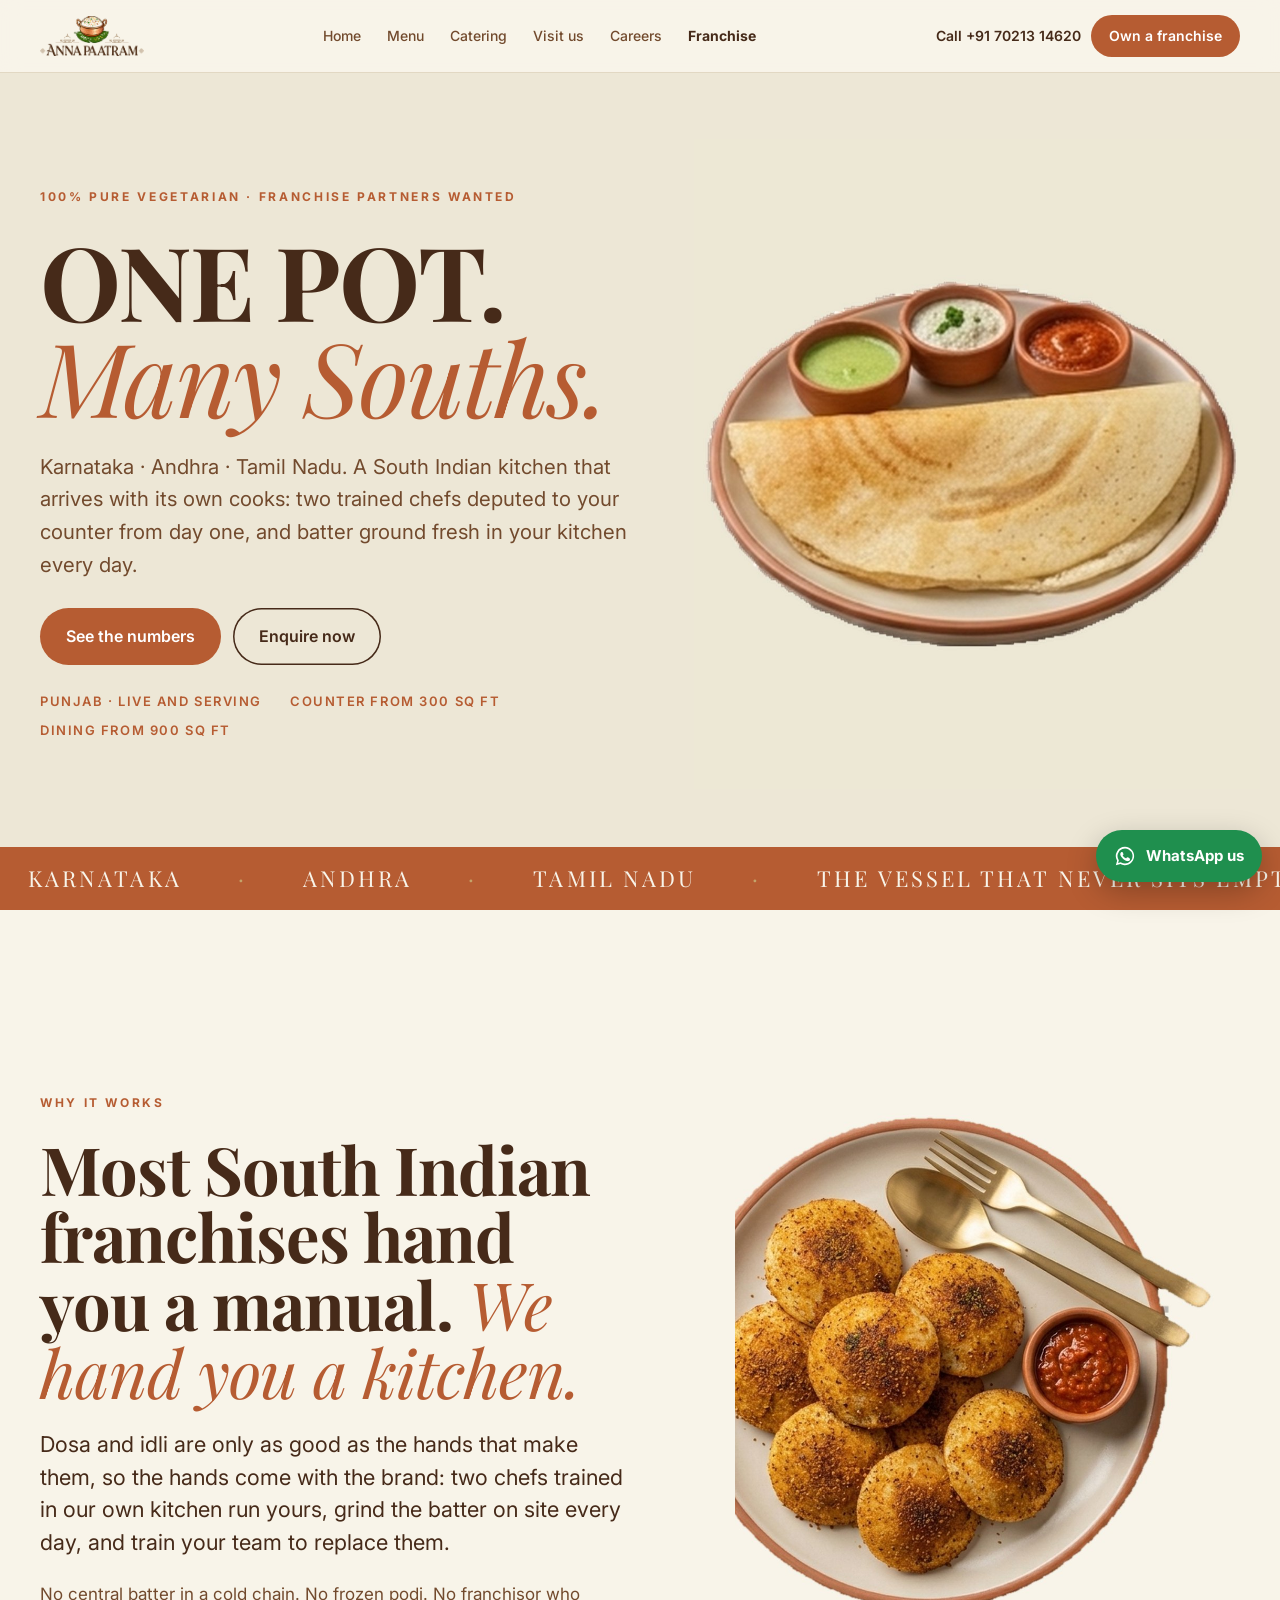
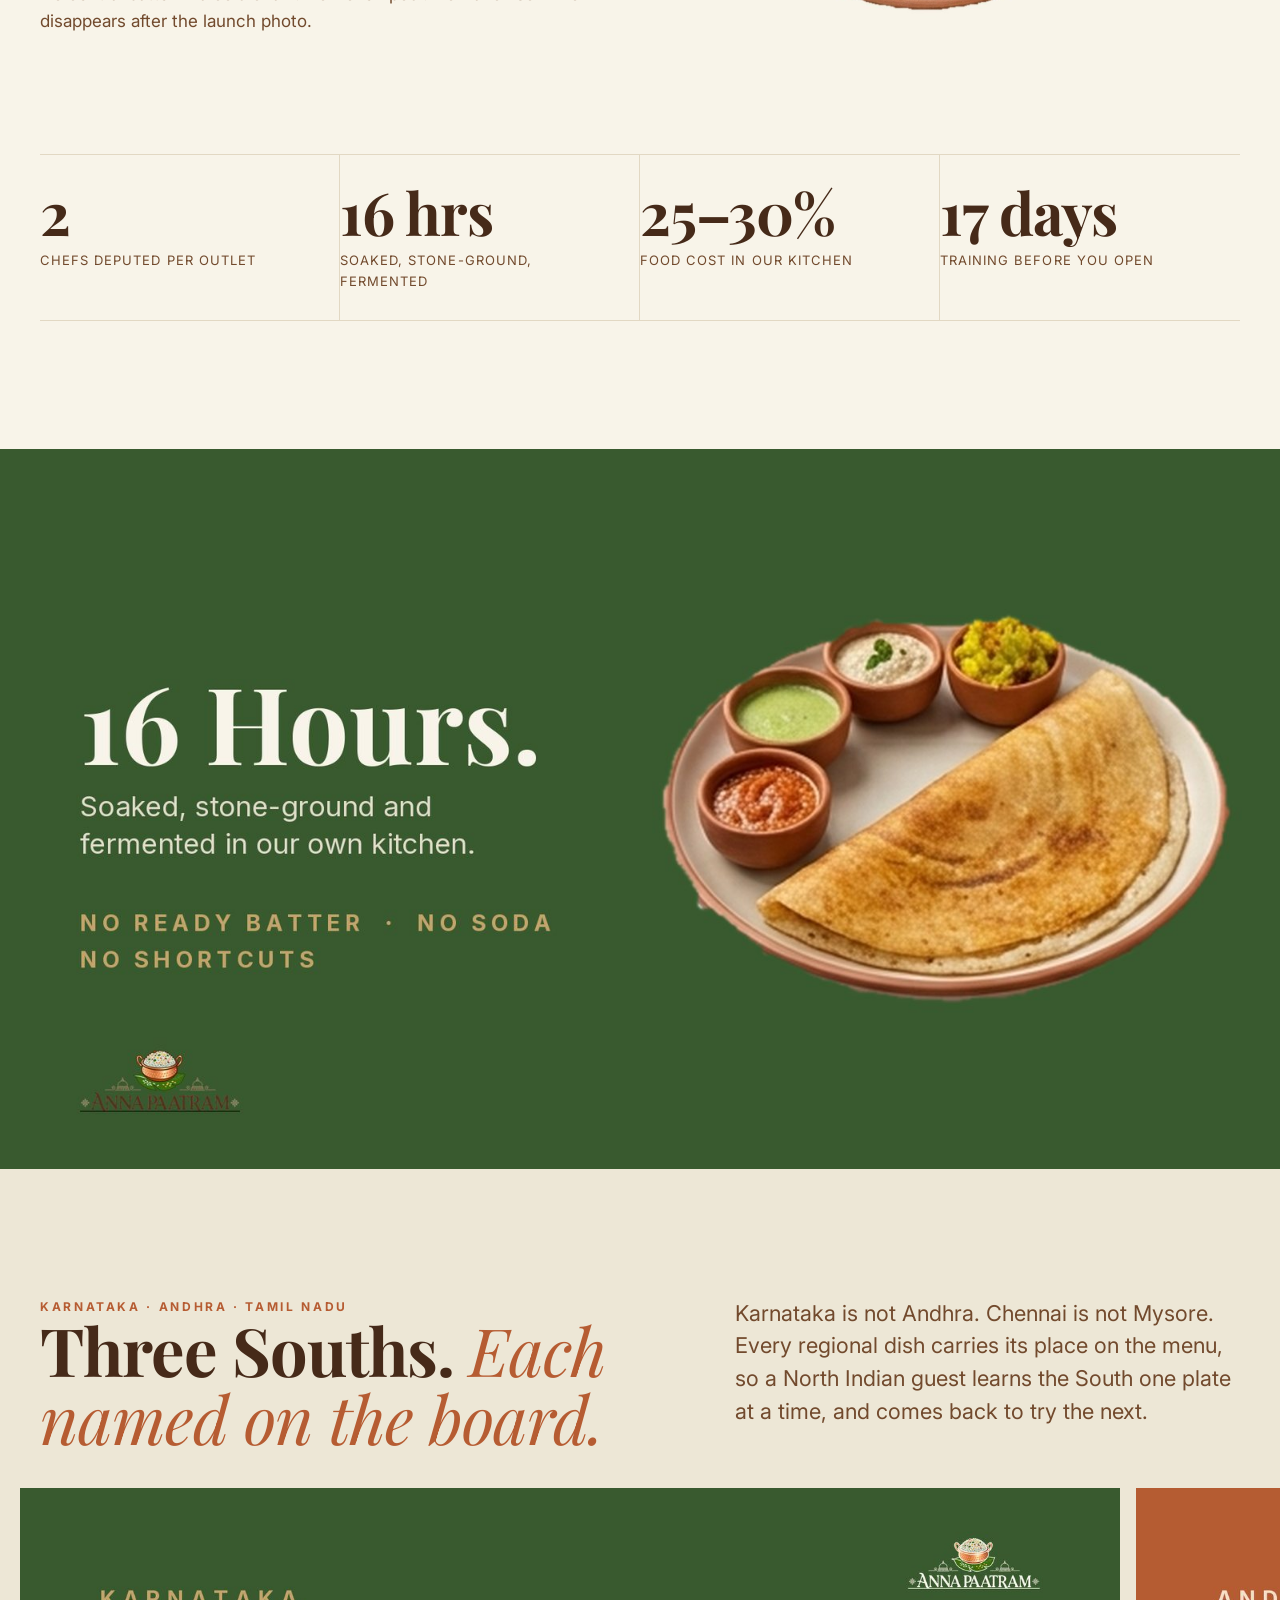
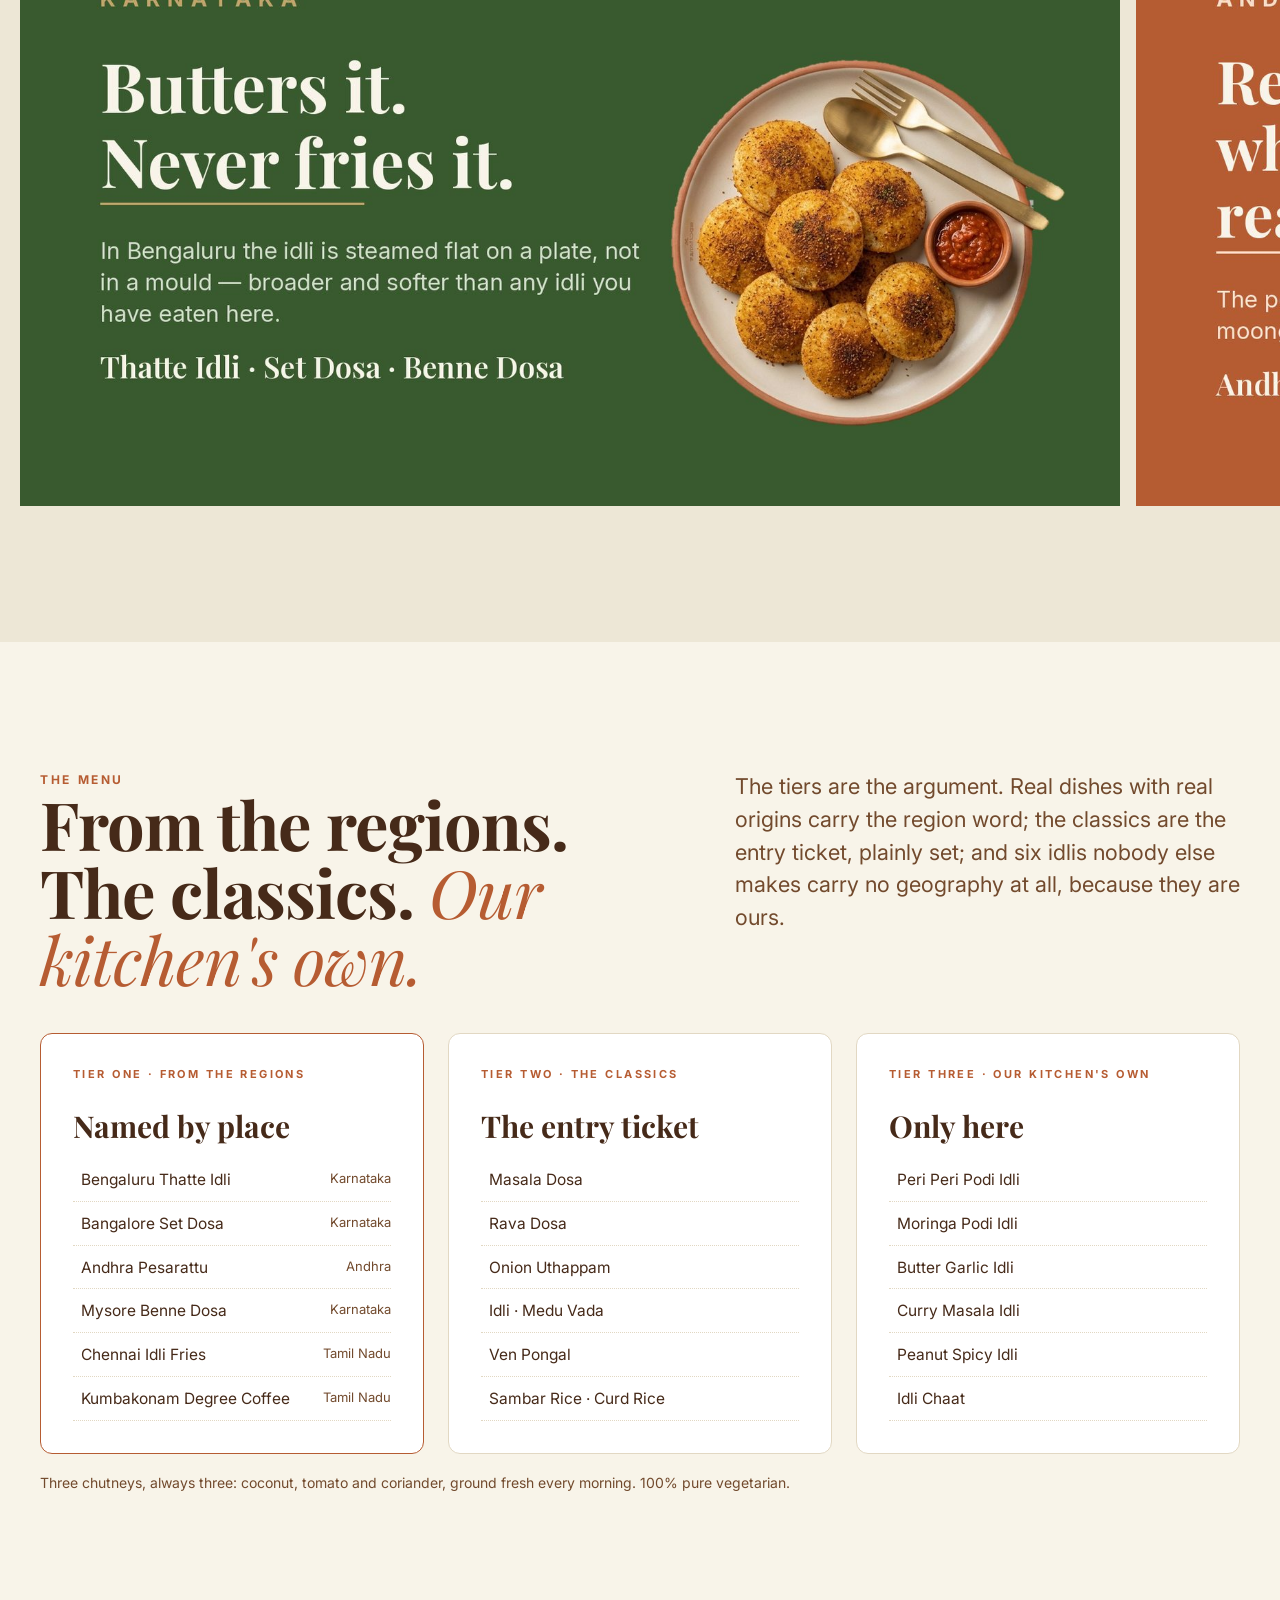
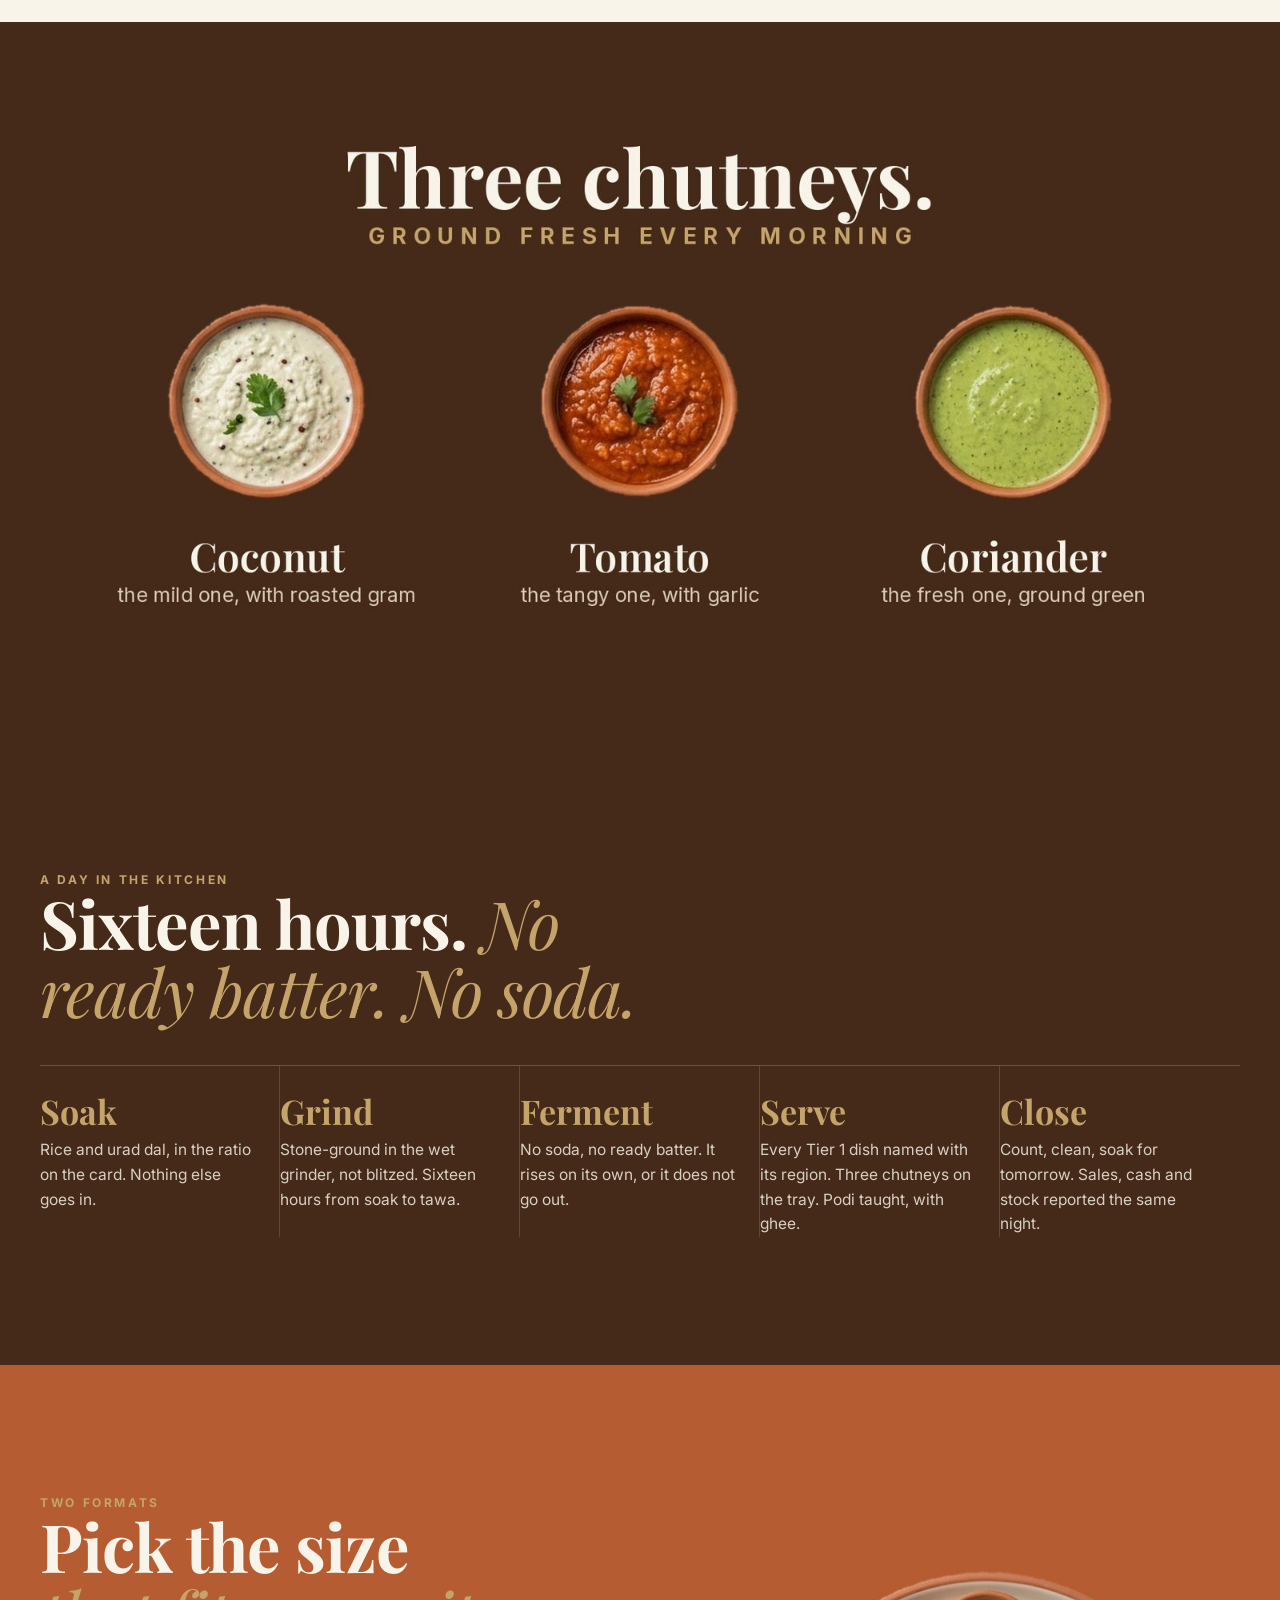
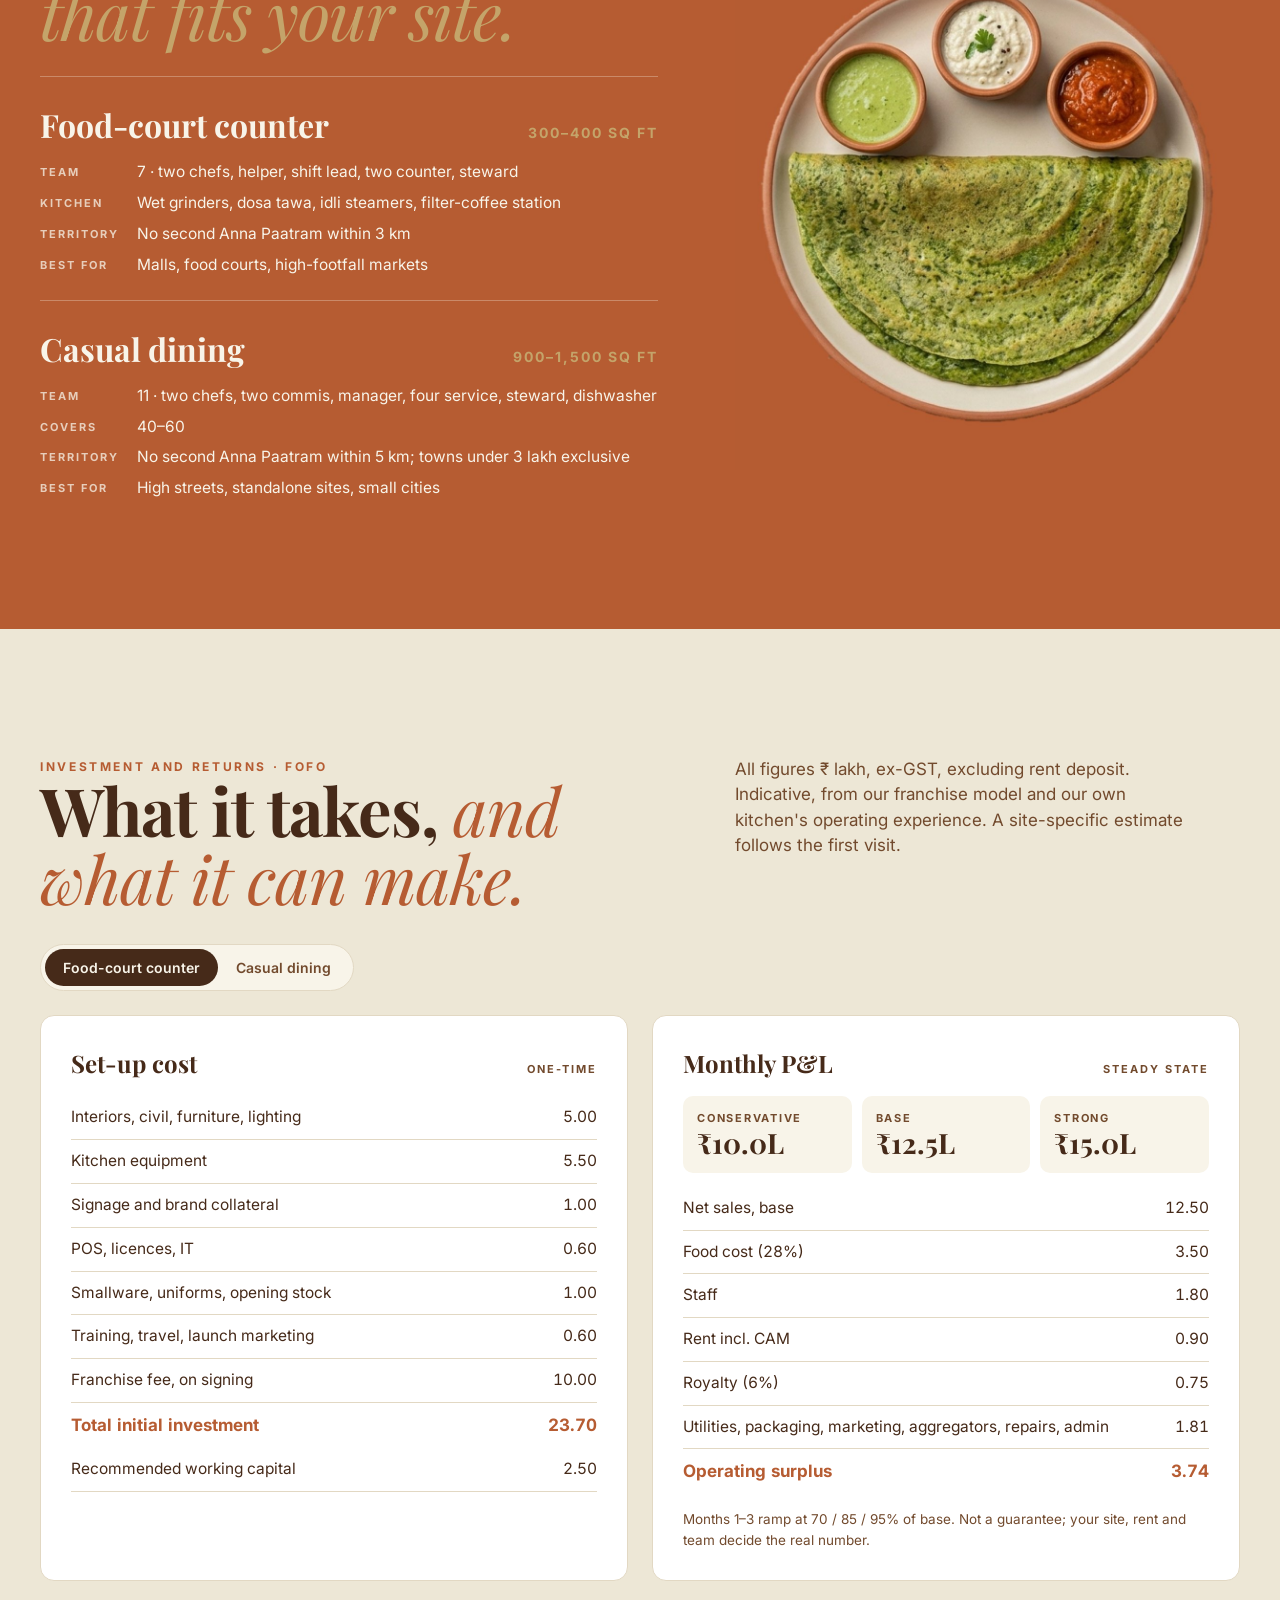
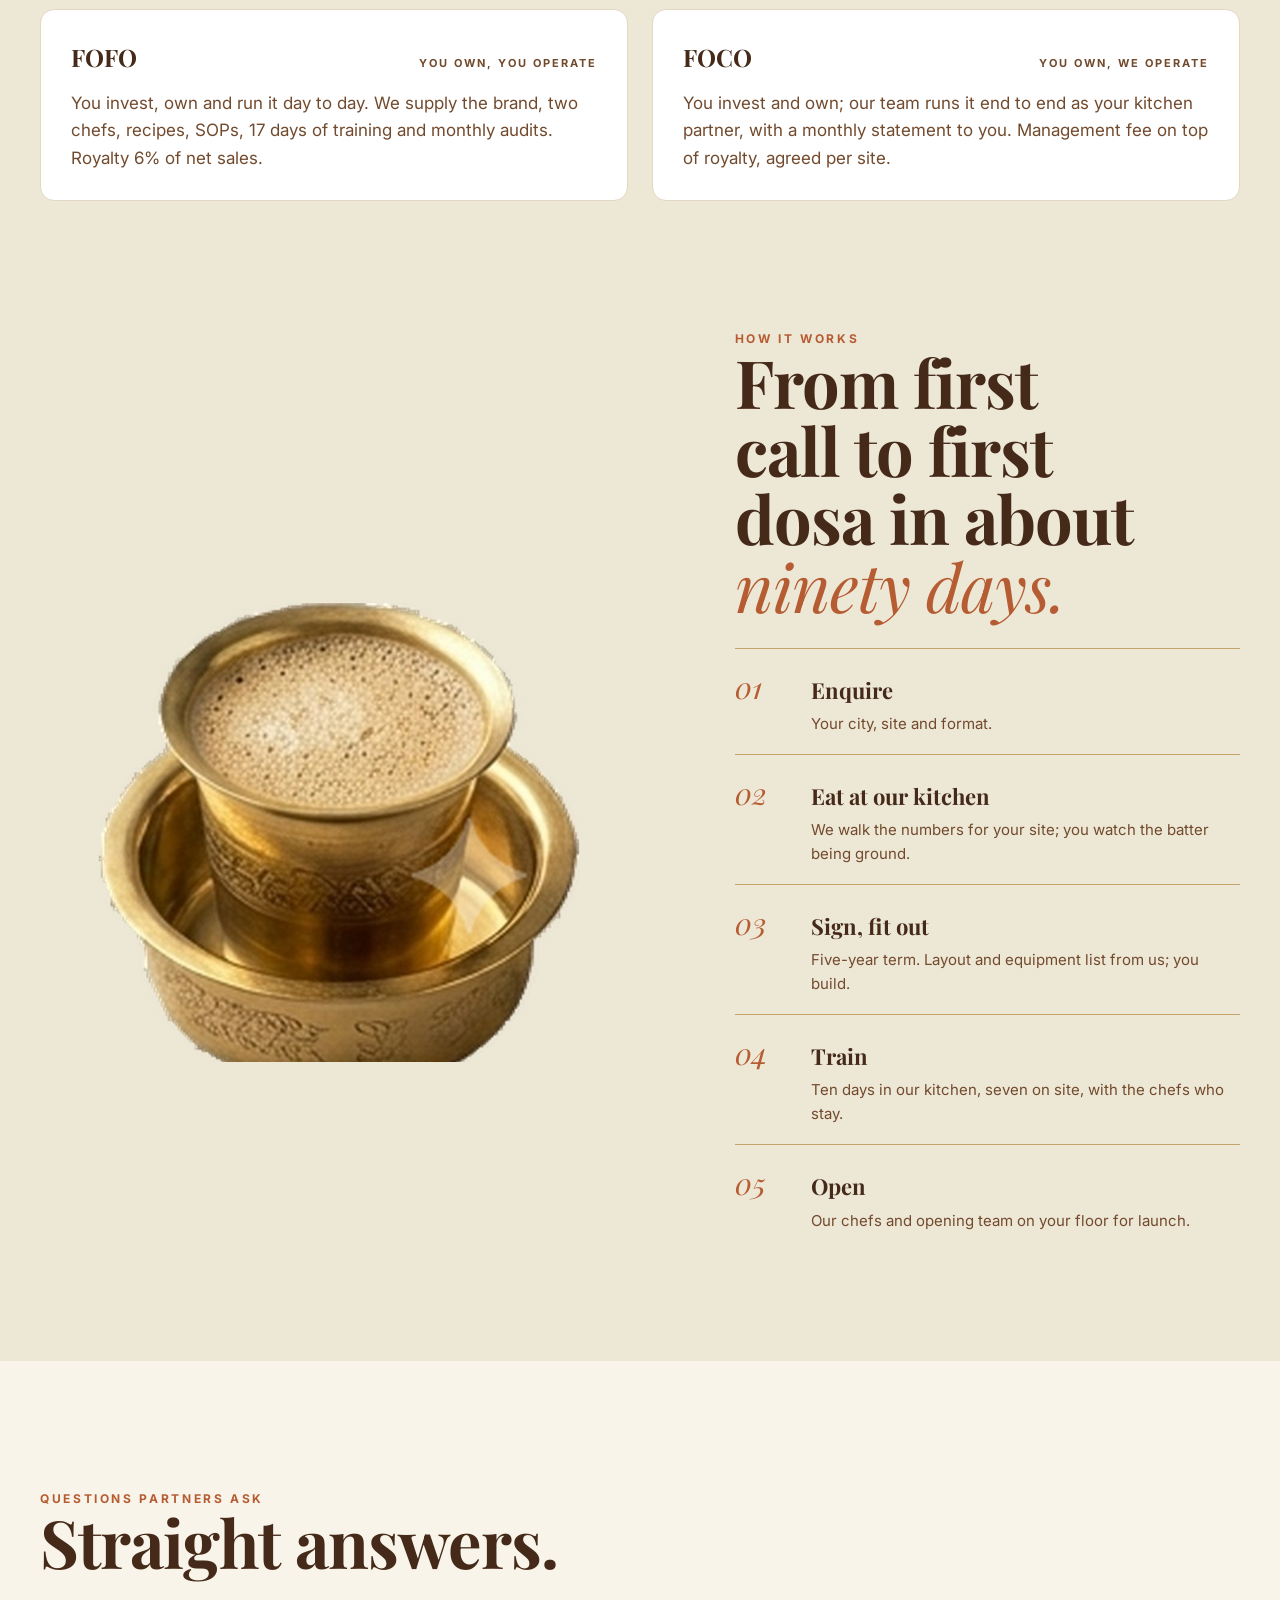
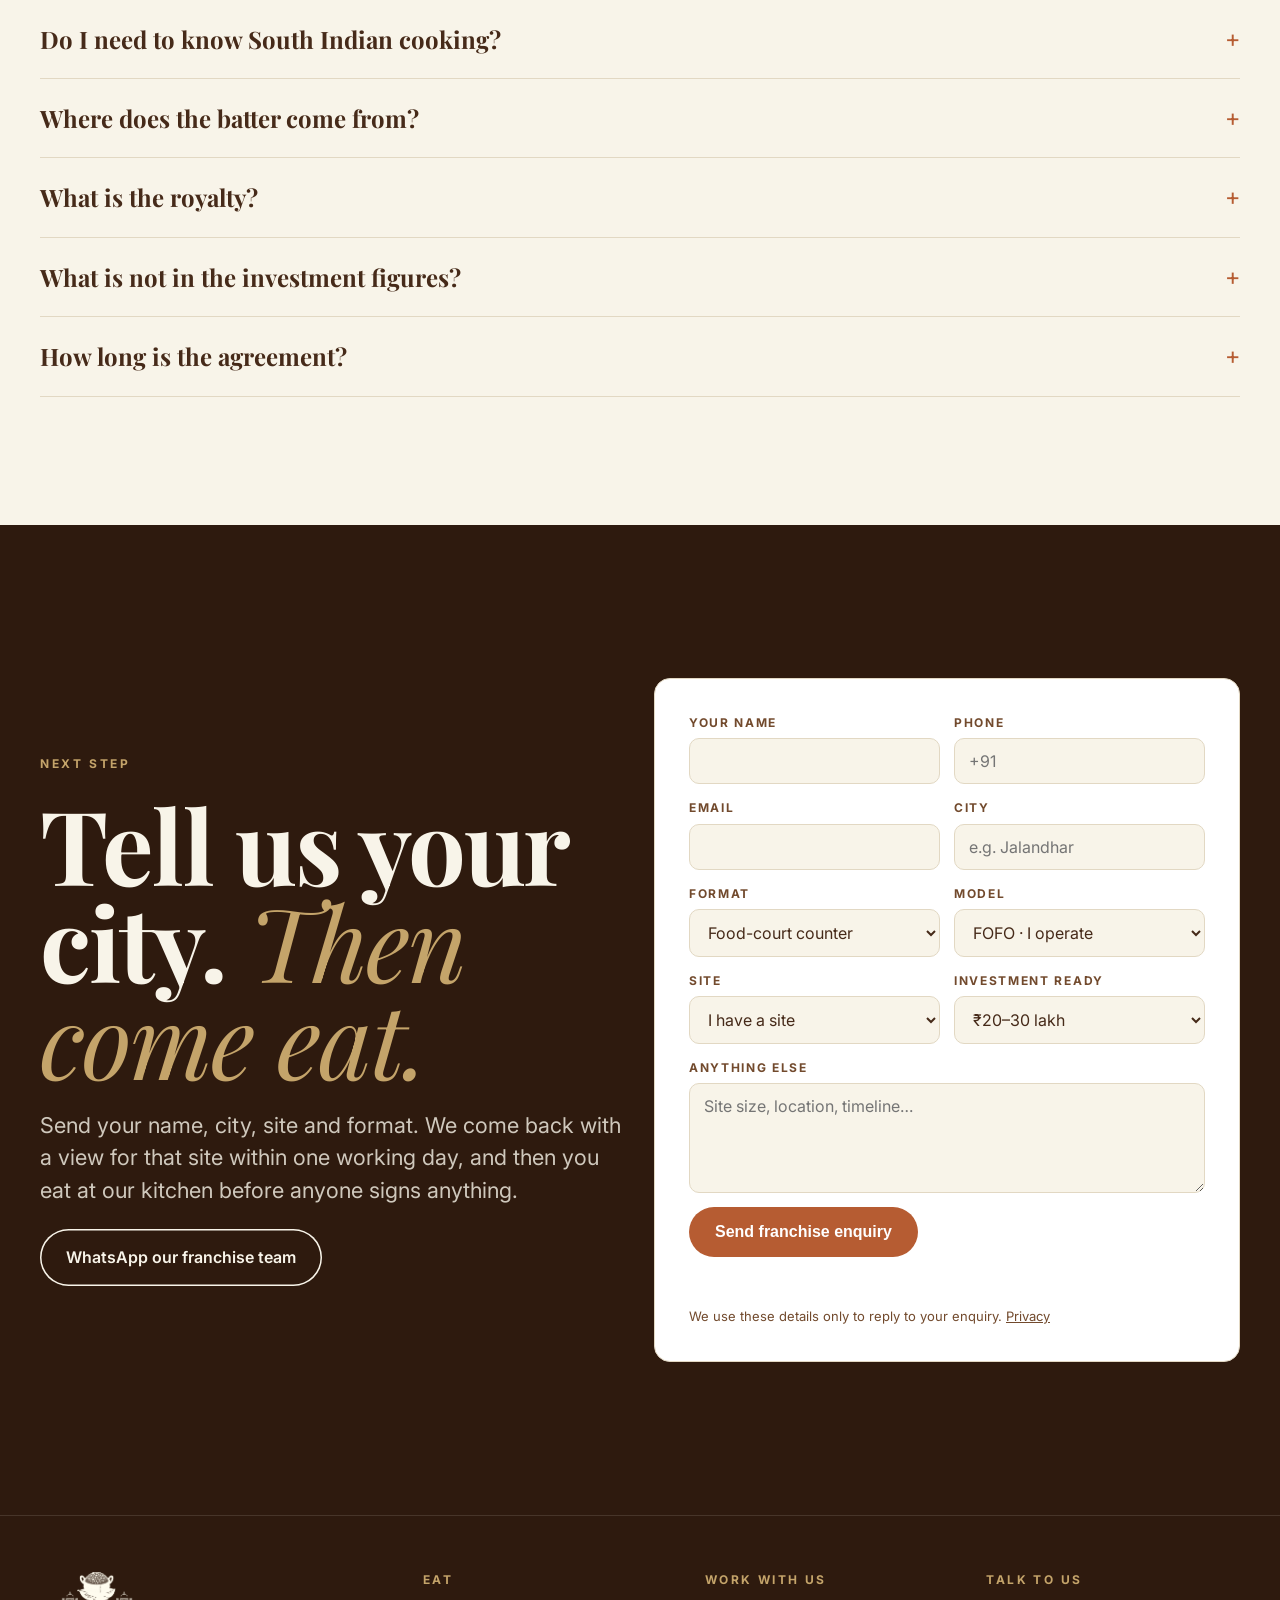
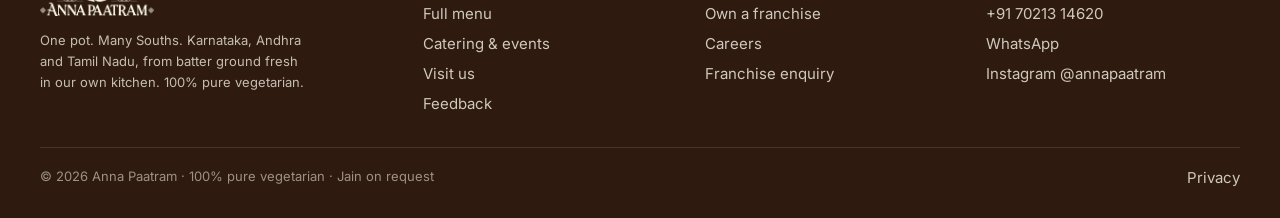
==== franchise.html @ 9cbf8566 "Anna Paatram website Co-Authored-By: Claude Opus 5.5 <noreply@anthropic.com> Claude-Session: https:/" ====
<!DOCTYPE html>
<html lang="en">
<head>
<meta charset="UTF-8">
<meta name="viewport" content="width=device-width, initial-scale=1, viewport-fit=cover">
<title>Anna Paatram Franchise · South Indian Food-Court Counter & Casual Dining</title>
<meta name="description" content="Own an Anna Paatram. Two trained chefs deputed to your counter, batter ground on site daily, 17 days of training. Counter from ₹23.7 lakh, casual dining from ₹42.5 lakh.">
<link rel="canonical" href="https://www.annapaatram.com/franchise.html">
<meta property="og:type" content="website">
<meta property="og:title" content="Anna Paatram Franchise · South Indian Food-Court Counter & Casual Dining">
<meta property="og:description" content="Own an Anna Paatram. Two trained chefs deputed to your counter, batter ground on site daily, 17 days of training. Counter from ₹23.7 lakh, casual dining from ₹42.5 lakh.">
<meta property="og:url" content="https://www.annapaatram.com/franchise.html">
<meta property="og:image" content="https://www.annapaatram.com/img/dosa.jpg">
<meta name="twitter:card" content="summary_large_image">
<meta name="theme-color" content="#462a19">
<link rel="icon" type="image/png" href="img/favicon.png">
<link rel="preconnect" href="https://fonts.googleapis.com"><link rel="preconnect" href="https://fonts.gstatic.com" crossorigin>
<link rel="stylesheet" href="https://fonts.googleapis.com/css2?family=Playfair+Display:ital,wght@0,400;0,500;0,700;0,900;1,400;1,700&family=Inter:wght@400;500;600;700&display=swap">
<link rel="stylesheet" href="assets/site.css">

</head>
<body>
<nav class="nav" aria-label="Main"><div class="wrap">
  <a class="logo" href="index.html"><img src="img/logo.png" alt="Anna Paatram" width="104" height="40"></a>
  <div class="links"><a href="index.html">Home</a><a href="menu.html">Menu</a><a href="index.html#catering">Catering</a><a href="index.html#visit">Visit us</a><a href="index.html#careers">Careers</a><a href="franchise.html" aria-current="page">Franchise</a></div>
  <div class="right">
    <a class="call" href="tel:+917021314620">Call +91 70213 14620</a>
    <a class="btn" href="franchise.html#enquire">Own a franchise</a>
    <button class="menu-toggle" type="button" aria-expanded="false" aria-controls="mlinks">Menu</button>
  </div>
</div>
<div class="mobile-links" id="mlinks"><a href="index.html">Home</a><a href="menu.html">Menu</a><a href="index.html#catering">Catering</a><a href="index.html#visit">Visit us</a><a href="index.html#careers">Careers</a><a href="franchise.html" aria-current="page">Franchise</a><a href="tel:+917021314620">Call +91 70213 14620</a></div>
</nav>
<header class="hero field-cream2" id="top"><div class="wrap">
  <div class="hcopy">
    <p class="eyebrow">100% pure vegetarian · Franchise partners wanted</p>
    <h1>One pot. <em>Many Souths.</em></h1>
    <p class="lede">Karnataka · Andhra · Tamil Nadu. A South Indian kitchen that arrives with its own cooks: two trained chefs deputed to your counter from day one, and batter ground fresh in your kitchen every day.</p>
    <div class="cta"><a class="btn" href="#money">See the numbers</a><a class="btn line" href="#enquire">Enquire now</a></div>
    <p class="meta"><span>Punjab · live and serving</span><span>Counter from 300 sq ft</span><span>Dining from 900 sq ft</span></p>
  </div>
  <div class="plate"><img src="img/dosa.jpg" alt="Masala dosa with three chutneys on a terracotta-rimmed plate" width="1000" height="1149" fetchpriority="high"></div>
</div></header>

<div class="marquee" aria-hidden="true"><div class="track">
  <span>Karnataka</span><span>Andhra</span><span>Tamil Nadu</span><span>The vessel that never sits empty</span><span>Karnataka</span><span>Andhra</span><span>Tamil Nadu</span><span>The vessel that never sits empty</span>
  <span>Karnataka</span><span>Andhra</span><span>Tamil Nadu</span><span>The vessel that never sits empty</span><span>Karnataka</span><span>Andhra</span><span>Tamil Nadu</span><span>The vessel that never sits empty</span>
</div></div>

<section class="chapter field-cream" id="why"><div class="wrap">
  <div class="split">
    <div class="reveal" style="display:grid;gap:22px">
      <p class="eyebrow">Why it works</p>
      <h2 class="h2">Most South Indian franchises hand you a manual. <em>We hand you a kitchen.</em></h2>
      <p class="lead">Dosa and idli are only as good as the hands that make them, so the hands come with the brand: two chefs trained in our own kitchen run yours, grind the batter on site every day, and train your team to replace them.</p>
      <p class="muted">No central batter in a cold chain. No frozen podi. No franchisor who disappears after the launch photo.</p>
    </div>
    <div class="bleed-r reveal"><img src="img/podi.jpg" alt="Mini podi idli with tomato chutney" width="1000" height="1241" loading="lazy"></div>
  </div>
  <div class="proof reveal" style="margin-top:64px">
    <div><b>2</b><small>chefs deputed per outlet</small></div>
    <div><b>16 hrs</b><small>soaked, stone-ground, fermented</small></div>
    <div><b>25–30%</b><small>food cost in our kitchen</small></div>
    <div><b>17 days</b><small>training before you open</small></div>
  </div>
</div></section>

<div class="band"><img src="img/batter.jpg" alt="16 Hours. Soaked, stone-ground and fermented in our own kitchen. No ready batter. No soda. Beside a masala dosa with chutneys." width="1600" height="900" loading="lazy"></div>

<section class="chapter field-cream2" id="regions"><div class="wrap">
  <div class="split top" style="margin-bottom:36px">
    <div><p class="eyebrow">Karnataka · Andhra · Tamil Nadu</p><h2 class="h2">Three Souths. <em>Each named on the board.</em></h2></div>
    <p class="lead muted">Karnataka is not Andhra. Chennai is not Mysore. Every regional dish carries its place on the menu, so a North Indian guest learns the South one plate at a time, and comes back to try the next.</p>
  </div>
</div>
  <div class="regions reveal" aria-label="The three regions">
    <img src="img/karnataka.jpg" alt="Karnataka: Butters it. Never fries it. Thatte Idli, Set Dosa, Benne Dosa." width="1600" height="900" loading="lazy">
    <img src="img/andhra_full.jpg" alt="Andhra: Reaches for green where others reach for red. Andhra Pesarattu, Guntur Podi." width="1600" height="900" loading="lazy">
    <img src="img/tamilnadu.jpg" alt="Tamil Nadu: Takes its coffee as seriously as its food. Kumbakonam Degree Coffee, Chennai Idli Fries." width="1600" height="900" loading="lazy">
  </div>
</section>

<section class="chapter field-cream" id="menu"><div class="wrap">
  <div class="split top" style="margin-bottom:40px">
    <div><p class="eyebrow">The menu</p><h2 class="h2">From the regions. The classics. <em>Our kitchen's own.</em></h2></div>
    <p class="lead muted">The tiers are the argument. Real dishes with real origins carry the region word; the classics are the entry ticket, plainly set; and six idlis nobody else makes carry no geography at all, because they are ours.</p>
  </div>
  <div class="tiers reveal">
    <div class="tier" style="border-color:var(--terracotta)"><span class="reg">Tier one · from the regions</span><h3>Named by place</h3><ul>
      <li><span><i class="veg"></i>Bengaluru Thatte Idli</span><span>Karnataka</span></li>
      <li><span><i class="veg"></i>Bangalore Set Dosa</span><span>Karnataka</span></li>
      <li><span><i class="veg"></i>Andhra Pesarattu</span><span>Andhra</span></li>
      <li><span><i class="veg"></i>Mysore Benne Dosa</span><span>Karnataka</span></li>
      <li><span><i class="veg"></i>Chennai Idli Fries</span><span>Tamil Nadu</span></li>
      <li><span><i class="veg"></i>Kumbakonam Degree Coffee</span><span>Tamil Nadu</span></li>
    </ul></div>
    <div class="tier"><span class="reg">Tier two · the classics</span><h3>The entry ticket</h3><ul>
      <li><span><i class="veg"></i>Masala Dosa</span><span></span></li>
      <li><span><i class="veg"></i>Rava Dosa</span><span></span></li>
      <li><span><i class="veg"></i>Onion Uthappam</span><span></span></li>
      <li><span><i class="veg"></i>Idli · Medu Vada</span><span></span></li>
      <li><span><i class="veg"></i>Ven Pongal</span><span></span></li>
      <li><span><i class="veg"></i>Sambar Rice · Curd Rice</span><span></span></li>
    </ul></div>
    <div class="tier"><span class="reg">Tier three · our kitchen's own</span><h3>Only here</h3><ul>
      <li><span><i class="veg"></i>Peri Peri Podi Idli</span><span></span></li>
      <li><span><i class="veg"></i>Moringa Podi Idli</span><span></span></li>
      <li><span><i class="veg"></i>Butter Garlic Idli</span><span></span></li>
      <li><span><i class="veg"></i>Curry Masala Idli</span><span></span></li>
      <li><span><i class="veg"></i>Peanut Spicy Idli</span><span></span></li>
      <li><span><i class="veg"></i>Idli Chaat</span><span></span></li>
    </ul></div>
  </div>
  <p class="muted" style="margin-top:18px;font-size:14px">Three chutneys, always three: coconut, tomato and coriander, ground fresh every morning. 100% pure vegetarian.</p>
</div></section>

<div class="band brown"><img src="img/chutneys.jpg" alt="Three chutneys, ground fresh every morning: coconut, tomato, coriander" width="1600" height="900" loading="lazy"></div>

<section class="chapter field-brown" id="kitchen"><div class="wrap">
  <p class="eyebrow">A day in the kitchen</p>
  <h2 class="h2" style="margin-bottom:40px">Sixteen hours. <em>No ready batter. No soda.</em></h2>
  <div class="day reveal">
    <div><b>Soak</b><p>Rice and urad dal, in the ratio on the card. Nothing else goes in.</p></div>
    <div><b>Grind</b><p>Stone-ground in the wet grinder, not blitzed. Sixteen hours from soak to tawa.</p></div>
    <div><b>Ferment</b><p>No soda, no ready batter. It rises on its own, or it does not go out.</p></div>
    <div><b>Serve</b><p>Every Tier 1 dish named with its region. Three chutneys on the tray. Podi taught, with ghee.</p></div>
    <div><b>Close</b><p>Count, clean, soak for tomorrow. Sales, cash and stock reported the same night.</p></div>
  </div>
</div></section>

<section class="chapter field-terra" id="formats"><div class="wrap">
  <div class="split">
    <div class="reveal" style="display:grid;gap:28px">
      <div><p class="eyebrow">Two formats</p><h2 class="h2">Pick the size <em>that fits your site.</em></h2></div>
      <div class="fmts">
        <div class="fmt"><h3>Food-court counter <span>300–400 sq ft</span></h3><dl><dt>Team</dt><dd>7 · two chefs, helper, shift lead, two counter, steward</dd><dt>Kitchen</dt><dd>Wet grinders, dosa tawa, idli steamers, filter-coffee station</dd><dt>Territory</dt><dd>No second Anna Paatram within 3 km</dd><dt>Best for</dt><dd>Malls, food courts, high-footfall markets</dd></dl></div>
        <div class="fmt"><h3>Casual dining <span>900–1,500 sq ft</span></h3><dl><dt>Team</dt><dd>11 · two chefs, two commis, manager, four service, steward, dishwasher</dd><dt>Covers</dt><dd>40–60</dd><dt>Territory</dt><dd>No second Anna Paatram within 5 km; towns under 3 lakh exclusive</dd><dt>Best for</dt><dd>High streets, standalone sites, small cities</dd></dl></div>
      </div>
    </div>
    <div class="bleed-r reveal"><img src="img/pesarattu.jpg" alt="Andhra pesarattu with coconut, tomato and coriander chutneys" width="1100" height="1142" loading="lazy"></div>
  </div>
</div></section>

<section class="chapter field-cream2" id="money"><div class="wrap">
  <div class="split top" style="margin-bottom:32px">
    <div><p class="eyebrow">Investment and returns · FOFO</p><h2 class="h2">What it takes, <em>and what it can make.</em></h2></div>
    <p class="muted lead" style="font-size:17px">All figures ₹ lakh, ex-GST, excluding rent deposit. Indicative, from our franchise model and our own kitchen's operating experience. A site-specific estimate follows the first visit.</p>
  </div>
  <div class="switch" role="group" aria-label="Format" style="margin-bottom:24px"><button type="button" id="sw-counter" aria-pressed="true">Food-court counter</button><button type="button" id="sw-dining" aria-pressed="false">Casual dining</button></div>
  <div class="money reveal" id="m-counter">
    <div class="card"><h3>Set-up cost <small>one-time</small></h3><table class="tbl">
      <tr><td>Interiors, civil, furniture, lighting</td><td class="r">5.00</td></tr><tr><td>Kitchen equipment</td><td class="r">5.50</td></tr><tr><td>Signage and brand collateral</td><td class="r">1.00</td></tr><tr><td>POS, licences, IT</td><td class="r">0.60</td></tr><tr><td>Smallware, uniforms, opening stock</td><td class="r">1.00</td></tr><tr><td>Training, travel, launch marketing</td><td class="r">0.60</td></tr><tr><td>Franchise fee, on signing</td><td class="r">10.00</td></tr><tr class="t"><td>Total initial investment</td><td class="r">23.70</td></tr><tr><td>Recommended working capital</td><td class="r">2.50</td></tr>
    </table></div>
    <div class="card"><h3>Monthly P&amp;L <small>steady state</small></h3>
      <div class="kpis"><div class="kpi"><div class="l">Conservative</div><div class="v">₹10.0L</div></div><div class="kpi"><div class="l">Base</div><div class="v">₹12.5L</div></div><div class="kpi"><div class="l">Strong</div><div class="v">₹15.0L</div></div></div>
      <table class="tbl"><tr><td>Net sales, base</td><td class="r">12.50</td></tr><tr><td>Food cost (28%)</td><td class="r">3.50</td></tr><tr><td>Staff</td><td class="r">1.80</td></tr><tr><td>Rent incl. CAM</td><td class="r">0.90</td></tr><tr><td>Royalty (6%)</td><td class="r">0.75</td></tr><tr><td>Utilities, packaging, marketing, aggregators, repairs, admin</td><td class="r">1.81</td></tr><tr class="t"><td>Operating surplus</td><td class="r">3.74</td></tr></table>
      <p class="muted" style="font-size:13.5px">Months 1–3 ramp at 70 / 85 / 95% of base. Not a guarantee; your site, rent and team decide the real number.</p>
    </div>
  </div>
  <div class="money reveal" id="m-dining" hidden>
    <div class="card"><h3>Set-up cost <small>one-time</small></h3><table class="tbl">
      <tr><td>Interiors, civil, furniture, lighting (40–60 covers)</td><td class="r">14.00</td></tr><tr><td>Kitchen equipment</td><td class="r">8.50</td></tr><tr><td>Signage and brand collateral</td><td class="r">1.50</td></tr><tr><td>POS, licences, IT</td><td class="r">0.90</td></tr><tr><td>Smallware, uniforms, opening stock</td><td class="r">1.60</td></tr><tr><td>Training, travel, launch marketing</td><td class="r">1.00</td></tr><tr><td>Franchise fee, on signing</td><td class="r">15.00</td></tr><tr class="t"><td>Total initial investment</td><td class="r">42.50</td></tr><tr><td>Recommended working capital</td><td class="r">4.00</td></tr>
    </table></div>
    <div class="card"><h3>Monthly P&amp;L <small>steady state</small></h3>
      <div class="kpis"><div class="kpi"><div class="l">Conservative</div><div class="v">₹20.0L</div></div><div class="kpi"><div class="l">Base</div><div class="v">₹25.0L</div></div><div class="kpi"><div class="l">Strong</div><div class="v">₹30.0L</div></div></div>
      <table class="tbl"><tr><td>Net sales, base</td><td class="r">25.00</td></tr><tr><td>Food cost (28%)</td><td class="r">7.00</td></tr><tr><td>Staff</td><td class="r">3.00</td></tr><tr><td>Rent incl. CAM</td><td class="r">1.60</td></tr><tr><td>Royalty (6%)</td><td class="r">1.50</td></tr><tr><td>Utilities, packaging, marketing, aggregators, repairs, admin</td><td class="r">4.19</td></tr><tr class="t"><td>Operating surplus</td><td class="r">7.71</td></tr></table>
      <p class="muted" style="font-size:13.5px">Months 1–3 ramp at 70 / 85 / 95% of base. Not a guarantee; your site, rent and team decide the real number.</p>
    </div>
  </div>
  <div class="money" style="margin-top:28px">
    <div class="card"><h3>FOFO <small>you own, you operate</small></h3><p class="muted">You invest, own and run it day to day. We supply the brand, two chefs, recipes, SOPs, 17 days of training and monthly audits. Royalty 6% of net sales.</p></div>
    <div class="card"><h3>FOCO <small>you own, we operate</small></h3><p class="muted">You invest and own; our team runs it end to end as your kitchen partner, with a monthly statement to you. Management fee on top of royalty, agreed per site.</p></div>
  </div>
</div></section>

<section class="chapter field-cream2" id="process" style="padding-top:0"><div class="wrap">
  <div class="split">
    <div class="bleed-l reveal"><img src="img/coffee.jpg" alt="Kumbakonam degree coffee in a brass davara and tumbler" width="800" height="706" loading="lazy"></div>
    <div class="reveal" style="display:grid;gap:28px">
      <div><p class="eyebrow">How it works</p><h2 class="h2">From first call to first dosa in about <em>ninety days.</em></h2></div>
      <div class="steps">
        <div><span><h3>Enquire</h3><p>Your city, site and format.</p></span></div>
        <div><span><h3>Eat at our kitchen</h3><p>We walk the numbers for your site; you watch the batter being ground.</p></span></div>
        <div><span><h3>Sign, fit out</h3><p>Five-year term. Layout and equipment list from us; you build.</p></span></div>
        <div><span><h3>Train</h3><p>Ten days in our kitchen, seven on site, with the chefs who stay.</p></span></div>
        <div><span><h3>Open</h3><p>Our chefs and opening team on your floor for launch.</p></span></div>
      </div>
    </div>
  </div>
</div></section>

<section class="chapter field-cream" id="faq"><div class="wrap">
  <p class="eyebrow">Questions partners ask</p>
  <h2 class="h2" style="margin-bottom:24px">Straight answers.</h2>
  <div class="faq">
    <details><summary>Do I need to know South Indian cooking?</summary><p>No. Two trained chefs are deputed to your kitchen. You run a business: hire, keep the counter clean, bank the cash, read the reports.</p></details>
    <details><summary>Where does the batter come from?</summary><p>Your own kitchen, every day. Rice and urad dal, soaked, stone-ground and fermented sixteen hours on site. No ready batter, no soda, nothing shipped from a central kitchen.</p></details>
    <details><summary>What is the royalty?</summary><p>6% of net sales ex-GST, billed monthly. Under FOCO, a management fee is agreed per site on top.</p></details>
    <details><summary>What is not in the investment figures?</summary><p>Rent deposit, GST (18% on fee and royalty), major civil work, power back-up, and the extra cost of a larger area than the standard formats.</p></details>
    <details><summary>How long is the agreement?</summary><p>Five years, with your territory protected for the term.</p></details>
  </div>
</div></section>

<section class="close field-deep" id="enquire"><div class="wrap">
  <div class="twoup" style="align-items:center">
    <div style="display:grid;gap:22px">
      <p class="eyebrow">Next step</p>
      <h2>Tell us your city. <em>Then come eat.</em></h2>
      <p class="lead" style="color:rgba(248,244,233,.8)">Send your name, city, site and format. We come back with a view for that site within one working day, and then you eat at our kitchen before anyone signs anything.</p>
      <p><a class="btn line" href="https://wa.me/917021314620?text=Hi%2C%20I%20am%20interested%20in%20an%20Anna%20Paatram%20franchise." target="_blank" rel="noopener" style="color:#f8f4e9">WhatsApp our franchise team</a></p>
    </div>
    <form class="form" data-form method="post" novalidate>
      <input type="hidden" name="form_type" value="Franchise enquiry">
      <div class="hp" aria-hidden="true"><label>Website <input name="website" tabindex="-1" autocomplete="off"></label></div>
      <div class="row"><label>Your name<input name="name" required autocomplete="name"></label><label>Phone<input name="phone" type="tel" required autocomplete="tel" placeholder="+91"></label></div>
      <div class="row"><label>Email<input name="email" type="email" autocomplete="email"></label><label>City<input name="city" required placeholder="e.g. Jalandhar"></label></div>
      <div class="row"><label>Format<select name="format"><option>Food-court counter</option><option>Casual dining</option><option>Not sure yet</option></select></label><label>Model<select name="model"><option>FOFO · I operate</option><option>FOCO · you operate</option><option>Not sure yet</option></select></label></div>
      <div class="row"><label>Site<select name="site_status"><option>I have a site</option><option>Looking for a site</option></select></label><label>Investment ready<select name="budget"><option>₹20–30 lakh</option><option>₹30–50 lakh</option><option>₹50 lakh+</option><option>Prefer to discuss</option></select></label></div>
      <label>Anything else<textarea name="message" placeholder="Site size, location, timeline…"></textarea></label>
      <button class="btn" type="submit">Send franchise enquiry</button>
      <p class="status" role="status" aria-live="polite"></p>
      <p class="note">We use these details only to reply to your enquiry. <a href="privacy.html">Privacy</a></p>
    </form>
  </div>
</div></section>

<footer class="foot"><div class="wrap">
  <div><img src="img/logo.png" alt="Anna Paatram" width="114" height="44"><p style="margin-top:14px;max-width:34ch">One pot. Many Souths. Karnataka, Andhra and Tamil Nadu, from batter ground fresh in our own kitchen. 100% pure vegetarian.</p></div>
  <div><h4>Eat</h4><a href="menu.html">Full menu</a><a href="index.html#catering">Catering &amp; events</a><a href="index.html#visit">Visit us</a><a href="index.html#feedback">Feedback</a></div>
  <div><h4>Work with us</h4><a href="franchise.html">Own a franchise</a><a href="index.html#careers">Careers</a><a href="franchise.html#enquire">Franchise enquiry</a></div>
  <div><h4>Talk to us</h4><a href="tel:+917021314620">+91 70213 14620</a><a href="https://wa.me/917021314620?text=Hi%20Anna%20Paatram%2C%20" target="_blank" rel="noopener">WhatsApp</a><a href="https://www.instagram.com/annapaatram" target="_blank" rel="noopener">Instagram @annapaatram</a></div>
  <div class="base"><span>© 2026 Anna Paatram · 100% pure vegetarian · Jain on request</span><a href="privacy.html" style="display:inline;padding:0">Privacy</a></div>
</div></footer>
<a class="wa" href="https://wa.me/917021314620?text=Hi%20Anna%20Paatram%2C%20" target="_blank" rel="noopener" aria-label="Chat with us on WhatsApp"><svg viewBox="0 0 24 24" fill="currentColor" aria-hidden="true"><path d="M12 2a10 10 0 0 0-8.6 15.1L2 22l5-1.3A10 10 0 1 0 12 2Zm0 18.2a8.2 8.2 0 0 1-4.2-1.2l-.3-.2-3 .8.8-2.9-.2-.3A8.2 8.2 0 1 1 12 20.2Zm4.5-6.1c-.2-.1-1.5-.7-1.7-.8-.2-.1-.4-.1-.6.1l-.8 1c-.1.2-.3.2-.5.1a6.7 6.7 0 0 1-3.3-2.9c-.2-.4.2-.4.7-1.3.1-.2 0-.3 0-.4l-.8-1.8c-.2-.5-.4-.4-.6-.4h-.5a1 1 0 0 0-.7.3 3 3 0 0 0-.9 2.2 5.2 5.2 0 0 0 1.1 2.7 11.8 11.8 0 0 0 4.5 4c1.7.7 2.3.8 3.2.6.5-.1 1.5-.6 1.7-1.2.2-.6.2-1.1.2-1.2-.1-.1-.3-.2-.5-.3Z"/></svg><span>WhatsApp us</span></a>
<script src="assets/site.js" defer></script>
</body>
</html>
---- assets/site.css ----
/* Layout: brand photography half-bleed on exact brand fields (the plate crops share the section colour, so they sit on the page, never in a box); locked lines as full-bleed bands; cream chapters for the business. */
  :root {
    --cream: #f8f4e9; --cream-2: #ede7d6; --white: #ffffff; --brown: #462a19; --brown-deep: #2e1a0e; --brown-mid: #724a2d;
    --terracotta: #b65c32; --terracotta-deep: #8f4423; --green: #385a2e; --brass: #c4a46a; --line: #e2d8c3;
    --bg: var(--cream); --fg: var(--brown); --muted: var(--brown-mid); --panel: var(--white);
    --fd: "Playfair Display", Georgia, "Times New Roman", serif;
    --fb: "Inter", "Helvetica Neue", Arial, sans-serif;
  }
  @media (prefers-color-scheme: dark) { :root:not([data-theme="light"]) { --bg: #1a110a; --fg: #f3ecdf; --muted: #cdbba2; --panel: #241810; --line: #3a2a1c; color-scheme: dark; } }
  :root[data-theme="dark"] { --bg: #1a110a; --fg: #f3ecdf; --muted: #cdbba2; --panel: #241810; --line: #3a2a1c; color-scheme: dark; }
  * { box-sizing: border-box; }
  html { scroll-behavior: smooth; }
  body { margin: 0; background: var(--bg); color: var(--fg); font-family: var(--fb); font-size: 17px; line-height: 1.6; overflow-x: hidden; }
  .wrap { max-width: 1240px; margin-inline: auto; padding-left: max(20px, env(safe-area-inset-left, 0px)); padding-right: max(20px, env(safe-area-inset-right, 0px)); }
  h1, h2, h3 { font-family: var(--fd); margin: 0; text-wrap: balance; }
  p { margin: 0; }
  a { color: inherit; }
  img { display: block; max-width: 100%; height: auto; }
  .eyebrow { font-size: 12px; font-weight: 700; letter-spacing: .22em; text-transform: uppercase; color: var(--terracotta); }
  .btn { display: inline-flex; align-items: center; gap: 12px; padding: 16px 26px; border-radius: 999px; background: var(--terracotta); color: #fff; font-weight: 600; text-decoration: none; font-size: 16px; border: 0; cursor: pointer; transition: transform .2s ease, background .2s ease; }
  .btn:hover { transform: translateY(-2px); background: var(--terracotta-deep); }
  .btn.line { background: transparent; color: inherit; box-shadow: inset 0 0 0 1.5px currentColor; }
  .btn.line:hover { background: rgba(0,0,0,.05); }
  a:focus-visible, button:focus-visible, summary:focus-visible { outline: 3px solid var(--brass); outline-offset: 3px; }

  /* brand fields: these sections keep their brand colour in both themes because the photographs are cut on them */
  .field-cream { background: #f8f4e9; color: #462a19; }
  .field-cream2 { background: #ede7d6; color: #462a19; }
  .field-green { background: #385a2e; color: #f8f4e9; }
  .field-terra { background: #b65c32; color: #f8f4e9; }
  .field-brown { background: #462a19; color: #f8f4e9; }
  .field-deep { background: #2e1a0e; color: #f8f4e9; }
  .field-green .eyebrow, .field-terra .eyebrow, .field-brown .eyebrow, .field-deep .eyebrow { color: #c4a46a; }
  .field-green .muted, .field-terra .muted, .field-brown .muted, .field-deep .muted { color: rgba(248,244,233,.8); }
  .field-cream .muted, .field-cream2 .muted { color: #724a2d; }

  /* nav */
  .nav { position: sticky; top: env(safe-area-inset-top, 0px); z-index: 40; background: rgba(248,244,233,.92); backdrop-filter: blur(10px); color: #462a19; border-bottom: 1px solid #e2d8c3; }
  .nav .wrap { display: flex; align-items: center; justify-content: space-between; gap: 16px; height: 72px; }
  .nav .logo img { height: 40px; width: auto; }
  .links { display: flex; gap: 26px; font-size: 14px; font-weight: 500; }
  .links a { text-decoration: none; color: #724a2d; }
  .links a:hover { color: #462a19; }
  .nav .btn { padding: 10px 18px; font-size: 14px; }

  /* hero */
  .hero { position: relative; overflow: hidden; }
  .hero .wrap { min-height: 86vh; display: grid; grid-template-columns: minmax(0, 1.05fr) minmax(0, .95fr); align-items: center; gap: clamp(24px, 4vw, 64px); padding-block: 48px 40px; }
  .hero .hcopy { display: grid; gap: 26px; }
  .hero .logo img { width: min(360px, 70vw); }
  .hero h1 { font-size: clamp(52px, 8vw, 124px); line-height: .94; font-weight: 700; letter-spacing: -.02em; text-transform: uppercase; max-width: 10ch; }
  .hero h1 em { font-style: italic; font-weight: 400; text-transform: none; color: var(--terracotta); }
  .hero .lede { font-size: clamp(18px, 1.6vw, 22px); max-width: 48ch; color: #724a2d; }
  .hero .cta { display: flex; flex-wrap: wrap; gap: 12px; }
  .hero .meta { display: flex; flex-wrap: wrap; gap: 8px 28px; font-size: 13px; letter-spacing: .12em; text-transform: uppercase; color: var(--terracotta); font-weight: 600; }
  .hero .plate { margin-right: calc(-1 * max(20px, env(safe-area-inset-right, 0px))); }
  .hero .plate img { width: 100%; }

  /* marquee */
  .marquee { background: var(--terracotta); color: var(--cream); overflow: hidden; white-space: nowrap; }
  .marquee .track { display: inline-flex; gap: 0; animation: slide 42s linear infinite; padding-block: 14px; }
  .marquee span { font-family: var(--fd); font-size: 22px; letter-spacing: .14em; text-transform: uppercase; padding-inline: 28px; }
  .marquee span::after { content: "·"; margin-left: 56px; color: var(--brass); }
  @keyframes slide { from { transform: translateX(0); } to { transform: translateX(-50%); } }
  @media (prefers-reduced-motion: reduce) { .marquee .track { animation: none; } .btn { transition: none; } .reveal { transition: none; } }

  /* chapters */
  .chapter { padding-block: clamp(72px, 10vw, 140px); }
  .h2 { font-size: clamp(36px, 5.2vw, 76px); line-height: 1.02; font-weight: 700; letter-spacing: -.015em; max-width: 16ch; }
  .h2 em { font-style: italic; font-weight: 400; color: var(--terracotta); }
  .field-green .h2 em, .field-terra .h2 em, .field-brown .h2 em, .field-deep .h2 em { color: #c4a46a; }
  .split { display: grid; grid-template-columns: minmax(0, 1.1fr) minmax(0, .9fr); gap: clamp(32px, 6vw, 96px); align-items: center; }
  .split.top { align-items: start; }
  .lead { font-size: clamp(19px, 1.7vw, 24px); line-height: 1.5; max-width: 42ch; }
  .reveal { opacity: 1; transform: none; transition: transform .7s ease, opacity .7s ease; }
  .reveal.pre { opacity: .001; transform: translateY(28px); }
  .bleed-r { margin-right: calc(-1 * max(20px, env(safe-area-inset-right, 0px))); }
  .bleed-l { margin-left: calc(-1 * max(20px, env(safe-area-inset-left, 0px))); }

  /* full-bleed bands */
  .band { background: #385a2e; }
  .band img { width: 100%; max-height: 90vh; object-fit: cover; }
  .band.brown { background: #462a19; }

  /* proof row */
  .proof { display: grid; grid-template-columns: repeat(4, minmax(0,1fr)); border-top: 1px solid #e2d8c3; border-bottom: 1px solid #e2d8c3; }
  .proof div { padding: 28px 20px 28px 0; border-right: 1px solid #e2d8c3; min-width: 0; }
  .proof div:last-child { border-right: 0; }
  .proof b { display: block; font-family: var(--fd); font-weight: 700; font-size: clamp(40px, 4.6vw, 64px); line-height: 1; letter-spacing: -.02em; }
  .proof small { display: block; margin-top: 8px; font-size: 13px; letter-spacing: .08em; text-transform: uppercase; color: #724a2d; }

  /* regions scroller */
  .regions { display: grid; grid-auto-flow: column; grid-auto-columns: min(88vw, 1100px); gap: 16px; overflow-x: auto; scroll-snap-type: x mandatory; padding: 0 max(20px, env(safe-area-inset-left, 0px)) 8px; scrollbar-width: thin; }
  .regions img { scroll-snap-align: center; width: 100%; aspect-ratio: 16/9; object-fit: cover; }

  /* menu tiers */
  .tiers { display: grid; grid-template-columns: repeat(3, minmax(0,1fr)); gap: 24px; }
  .tier { padding: 32px; border-radius: 12px; background: #fff; border: 1px solid #e2d8c3; display: flex; flex-direction: column; gap: 18px; min-width: 0; color: #462a19; }
  .tier .reg { font-size: 11px; letter-spacing: .22em; text-transform: uppercase; color: var(--terracotta); font-weight: 700; }
  .tier h3 { font-size: 30px; font-weight: 700; }
  .tier ul { list-style: none; margin: 0; padding: 0; display: grid; gap: 10px; }
  .tier li { display: flex; justify-content: space-between; gap: 12px; border-bottom: 1px dotted #e2d8c3; padding-bottom: 8px; font-size: 15.5px; }
  .tier li span:last-child { color: #724a2d; font-size: 13px; white-space: nowrap; }
  .tier .veg { width: 10px; height: 10px; border-radius: 50%; background: var(--green); flex: none; align-self: center; margin-right: 8px; }

  /* day in kitchen */
  .day { display: grid; grid-template-columns: repeat(5, minmax(0,1fr)); gap: 0; border-top: 1px solid rgba(248,244,233,.2); }
  .day div { padding: 28px 24px 0 0; border-right: 1px solid rgba(248,244,233,.14); min-width: 0; }
  .day div:last-child { border-right: 0; }
  .day b { display: block; font-family: var(--fd); font-size: 34px; font-weight: 700; color: var(--brass); line-height: 1; margin-bottom: 10px; }
  .day p { font-size: 15.5px; color: rgba(248,244,233,.82); }

  /* formats & money */
  .fmts { display: grid; gap: 22px; }
  .fmt { border-top: 1px solid rgba(248,244,233,.3); padding-top: 22px; display: grid; gap: 10px; }
  .fmt h3 { font-size: 32px; font-weight: 700; display: flex; justify-content: space-between; gap: 12px; align-items: baseline; flex-wrap: wrap; }
  .fmt h3 span { font: 700 14px var(--fb); letter-spacing: .14em; text-transform: uppercase; color: #c4a46a; }
  .fmt dl { display: grid; grid-template-columns: auto 1fr; gap: 6px 18px; margin: 0; font-size: 15.5px; }
  .fmt dt { font-size: 11px; letter-spacing: .18em; text-transform: uppercase; font-weight: 700; opacity: .75; padding-top: 4px; }
  .fmt dd { margin: 0; }
  .switch { display: inline-flex; border-radius: 999px; padding: 4px; background: #f8f4e9; border: 1px solid #e2d8c3; }
  .switch button { border: 0; background: transparent; padding: 10px 18px; border-radius: 999px; font: 600 14px var(--fb); color: #724a2d; cursor: pointer; }
  .switch button[aria-pressed="true"] { background: #462a19; color: #f8f4e9; }
  .money[hidden] { display: none; }
  .money { display: grid; grid-template-columns: repeat(2, minmax(0,1fr)); gap: 24px; }
  .card { background: #fff; color: #462a19; border: 1px solid #e2d8c3; border-radius: 14px; padding: 28px 30px; min-width: 0; display: flex; flex-direction: column; gap: 14px; }
  .card h3 { font-size: 24px; font-weight: 700; display: flex; justify-content: space-between; gap: 10px; align-items: baseline; }
  .card h3 small { font: 700 11px var(--fb); letter-spacing: .18em; text-transform: uppercase; color: #724a2d; }
  .card .muted { color: #724a2d; }
  .tbl { width: 100%; border-collapse: collapse; font-size: 15.5px; font-variant-numeric: tabular-nums; }
  .tbl td { padding: 9px 0; border-bottom: 1px solid #e2d8c3; }
  .tbl td.r { text-align: right; white-space: nowrap; }
  .tbl tr.t td { font-weight: 700; border-bottom: 0; color: var(--terracotta); font-size: 17px; }
  .kpis { display: grid; grid-template-columns: repeat(3, minmax(0,1fr)); gap: 10px; }
  .kpi { background: #f8f4e9; border-radius: 10px; padding: 14px; }
  .kpi .l { font-size: 11px; letter-spacing: .16em; text-transform: uppercase; color: #724a2d; font-weight: 700; }
  .kpi .v { font-family: var(--fd); font-size: 28px; font-weight: 700; line-height: 1.1; }

  /* steps */
  .steps { counter-reset: s; display: grid; gap: 18px; }
  .steps > div { counter-increment: s; border-top: 1px solid #c4a46a; padding-top: 14px; min-width: 0; display: grid; grid-template-columns: 64px 1fr; gap: 12px; align-items: baseline; }
  .steps > div::before { content: "0" counter(s); font-family: var(--fd); font-style: italic; font-size: 30px; color: var(--terracotta); }
  .steps h3 { font-size: 22px; font-weight: 700; margin-bottom: 4px; }
  .steps p { font-size: 15px; color: #724a2d; }

  /* faq */
  .faq details { border-bottom: 1px solid #e2d8c3; }
  .faq summary { cursor: pointer; list-style: none; display: flex; justify-content: space-between; gap: 16px; padding: 20px 0; font-family: var(--fd); font-size: 24px; font-weight: 700; }
  .faq summary::after { content: "+"; color: var(--terracotta); font-family: var(--fb); font-weight: 400; }
  .faq details[open] summary::after { content: "–"; }
  .faq p { padding-bottom: 22px; color: #724a2d; max-width: 70ch; }

  /* close */
  .close .wrap { padding-block: clamp(80px, 12vw, 160px); display: grid; gap: 28px; }
  .close h2 { font-size: clamp(44px, 8vw, 120px); line-height: .95; letter-spacing: -.02em; font-weight: 700; max-width: 12ch; }
  .close h2 em { font-style: italic; font-weight: 400; color: var(--brass); }
  .addr { display: flex; flex-wrap: wrap; align-items: center; gap: 14px; }
  .addr code { font-family: var(--fb); font-size: 22px; font-weight: 600; user-select: all; }
  .copy { border: 1.5px solid var(--brass); background: transparent; color: var(--brass); border-radius: 999px; padding: 8px 16px; font: 600 13px var(--fb); cursor: pointer; }
  footer { background: #2e1a0e; color: rgba(248,244,233,.6); font-size: 13px; border-top: 1px solid rgba(248,244,233,.12); }
  footer .wrap { display: flex; flex-wrap: wrap; justify-content: space-between; gap: 10px; padding-block: 22px; }

  @media (max-width: 960px) {
    .hero .wrap { grid-template-columns: minmax(0,1fr); min-height: 0; }
    .hero .plate { margin-left: calc(-1 * max(20px, env(safe-area-inset-left, 0px))); }
    .split, .money { grid-template-columns: minmax(0,1fr); }
    .tiers { grid-template-columns: minmax(0,1fr); }
    .day { grid-template-columns: repeat(2, minmax(0,1fr)); }
    .links { display: none; }
    .bleed-r { margin-left: calc(-1 * max(20px, env(safe-area-inset-left, 0px))); }
    .bleed-l { margin-right: calc(-1 * max(20px, env(safe-area-inset-right, 0px))); }
  }
  @media (max-width: 600px) { .proof { grid-template-columns: repeat(2, minmax(0,1fr)); } .proof div:nth-child(2) { border-right: 0; } .day, .kpis { grid-template-columns: minmax(0,1fr); } .day div { border-right: 0; } .nav .btn { display: none; } .steps > div { grid-template-columns: 48px 1fr; } }

  /* ---- site additions: shared across pages ---- */
  .nav .links a[aria-current="page"] { color: #462a19; font-weight: 700; }
  .nav .right { display: flex; align-items: center; gap: 10px; }
  .nav .call { font-size: 14px; font-weight: 600; text-decoration: none; color: #462a19; white-space: nowrap; }
  .menu-toggle { display: none; background: transparent; border: 1.5px solid #462a19; color: #462a19; border-radius: 999px; padding: 8px 14px; font: 600 14px var(--fb); cursor: pointer; }
  .mobile-links { display: none; }
  @media (max-width: 960px) {
    .menu-toggle { display: inline-flex; }
    .nav .call { display: none; }
    .mobile-links { background: #f8f4e9; border-bottom: 1px solid #e2d8c3; }
    .mobile-links.open { display: block; }
    .mobile-links a { display: block; padding: 14px 20px; text-decoration: none; color: #462a19; border-top: 1px solid #e2d8c3; font-weight: 600; }
  }

  /* dishes */
  .dishes { display: grid; grid-template-columns: repeat(3, minmax(0,1fr)); gap: 24px; }
  .dish { background: #fff; border: 1px solid #e2d8c3; border-radius: 14px; overflow: hidden; display: flex; flex-direction: column; color: #462a19; min-width: 0; }
  .dish img { width: 100%; aspect-ratio: 4/3; object-fit: cover; }
  .dish .b { padding: 20px 22px 24px; display: grid; gap: 8px; }
  .dish .reg { font-size: 11px; letter-spacing: .2em; text-transform: uppercase; color: var(--terracotta); font-weight: 700; }
  .dish h3 { font-size: 24px; font-weight: 700; }
  .dish p { font-size: 15px; color: #724a2d; }

  /* jumbo */
  .jumbo { display: grid; grid-template-columns: minmax(0,1fr) auto; gap: 24px 48px; align-items: center; }
  .jumbo .stat { font-family: var(--fd); font-size: clamp(64px, 10vw, 140px); line-height: .9; font-weight: 700; color: #c4a46a; }
  .jumbo .stat small { display: block; font: 700 13px var(--fb); letter-spacing: .2em; text-transform: uppercase; color: rgba(248,244,233,.8); margin-top: 10px; }

  /* forms */
  .form { display: grid; gap: 14px; background: #fff; color: #462a19; border: 1px solid #e2d8c3; border-radius: 16px; padding: clamp(22px, 3vw, 34px); }
  .form .row { display: grid; grid-template-columns: repeat(2, minmax(0,1fr)); gap: 14px; }
  .form label { display: grid; gap: 6px; font-size: 12px; letter-spacing: .14em; text-transform: uppercase; font-weight: 700; color: #724a2d; min-width: 0; }
  .form input, .form select, .form textarea { font: 400 16px var(--fb); color: #462a19; background: #f8f4e9; border: 1px solid #e2d8c3; border-radius: 10px; padding: 12px 14px; width: 100%; min-width: 0; letter-spacing: normal; text-transform: none; }
  .form textarea { min-height: 110px; resize: vertical; }
  .form input:focus, .form select:focus, .form textarea:focus { outline: 2px solid #c4a46a; outline-offset: 1px; }
  .form .hp { position: absolute; left: -9999px; width: 1px; height: 1px; overflow: hidden; }
  .form .note { font-size: 13px; color: #724a2d; }
  .form .status { font-size: 15px; font-weight: 600; min-height: 1.4em; }
  .form .status.ok { color: #385a2e; }
  .form .status.err { color: #8f4423; }
  .form .btn { justify-self: start; }
  .stars { display: flex; gap: 6px; flex-direction: row-reverse; justify-content: flex-end; }
  .stars input { position: absolute; opacity: 0; width: 1px; height: 1px; }
  .stars label { font-size: 30px; letter-spacing: 0; color: #e2d8c3; cursor: pointer; text-transform: none; }
  .stars input:checked ~ label, .stars label:hover, .stars label:hover ~ label { color: #c4a46a; }
  .stars input:focus-visible + label { outline: 2px solid #c4a46a; border-radius: 4px; }

  /* gallery */
  .gallery { display: grid; grid-template-columns: repeat(3, minmax(0,1fr)); gap: 12px; }
  .gallery img { width: 100%; height: 100%; aspect-ratio: 1/1; object-fit: cover; border-radius: 10px; }
  .gallery .wide { grid-column: span 2; }
  .gallery .wide img { aspect-ratio: 2/1; }

  /* visit */
  .visit { display: grid; grid-template-columns: minmax(0,.9fr) minmax(0,1.1fr); gap: 32px; align-items: stretch; }
  .visit .map { border-radius: 16px; overflow: hidden; border: 1px solid #e2d8c3; min-height: 360px; background: #ede7d6; }
  .visit iframe { width: 100%; height: 100%; min-height: 360px; border: 0; display: block; }
  .visit .info { display: grid; gap: 18px; align-content: start; }
  .visit .info .actions { display: flex; flex-wrap: wrap; gap: 10px; }
  .visit dl { display: grid; grid-template-columns: auto 1fr; gap: 10px 18px; margin: 0; }
  .visit dt { font-size: 11px; letter-spacing: .2em; text-transform: uppercase; font-weight: 700; color: var(--terracotta); padding-top: 4px; }
  .visit dd { margin: 0; }

  /* two-up forms section */
  .twoup { display: grid; grid-template-columns: repeat(2, minmax(0,1fr)); gap: 28px; align-items: start; }

  /* franchise teaser */
  .teaser .wrap { display: grid; grid-template-columns: minmax(0,1fr) auto; gap: 24px; align-items: center; padding-block: clamp(56px, 8vw, 96px); }
  .teaser h2 { font-size: clamp(32px, 4.6vw, 60px); line-height: 1.02; font-weight: 700; max-width: 18ch; }
  .teaser h2 em { font-style: italic; font-weight: 400; color: #c4a46a; }

  /* footer */
  .foot { background: #2e1a0e; color: rgba(248,244,233,.75); }
  .foot .wrap { display: grid; grid-template-columns: 1.4fr 1fr 1fr 1fr; gap: 28px; padding-block: 56px 28px; }
  .foot img { height: 44px; width: auto; filter: brightness(0) invert(.95) sepia(.2); }
  .foot h4 { font: 700 12px var(--fb); letter-spacing: .2em; text-transform: uppercase; color: #c4a46a; margin: 0 0 12px; }
  .foot a { display: block; text-decoration: none; color: rgba(248,244,233,.8); padding: 3px 0; font-size: 15px; }
  .foot a:hover { color: #fff; }
  .foot .base { grid-column: 1 / -1; border-top: 1px solid rgba(248,244,233,.12); padding-top: 18px; display: flex; flex-wrap: wrap; justify-content: space-between; gap: 10px; font-size: 13px; color: rgba(248,244,233,.55); }

  /* floating whatsapp */
  .wa { position: fixed; right: max(18px, env(safe-area-inset-right, 0px)); bottom: max(18px, env(safe-area-inset-bottom, 0px)); z-index: 60; display: inline-flex; align-items: center; gap: 10px; background: #1f8f4e; color: #fff; text-decoration: none; font-weight: 700; font-size: 15px; padding: 14px 18px; border-radius: 999px; box-shadow: 0 10px 30px rgba(0,0,0,.25); }
  .wa svg { width: 22px; height: 22px; }
  .wa:hover { background: #18773f; }

  /* menu page */
  .menu-nav { position: sticky; top: calc(72px + env(safe-area-inset-top, 0px)); z-index: 30; background: #ede7d6; border-bottom: 1px solid #e2d8c3; overflow-x: auto; white-space: nowrap; }
  .menu-nav .wrap { display: flex; gap: 8px; padding-block: 10px; }
  .menu-nav a { display: inline-block; padding: 8px 14px; border-radius: 999px; text-decoration: none; font-size: 14px; font-weight: 600; color: #724a2d; background: #f8f4e9; border: 1px solid #e2d8c3; }
  .menu-nav a:hover { color: #462a19; border-color: #c4a46a; }
  .mgroup { padding-block: clamp(48px, 7vw, 88px); border-bottom: 1px solid #e2d8c3; scroll-margin-top: 140px; }
  .mgroup .head { display: grid; gap: 10px; margin-bottom: 28px; }
  .mgroup .head h2 { font-size: clamp(32px, 4.4vw, 56px); line-height: 1.04; font-weight: 700; }
  .mgroup .head h2 em { font-style: italic; font-weight: 400; color: var(--terracotta); }
  .mgroup .head p { color: #724a2d; max-width: 70ch; }
  .msub { font: 700 12px var(--fb); letter-spacing: .2em; text-transform: uppercase; color: var(--terracotta); margin: 26px 0 8px; grid-column: 1 / -1; }
  .mlist { display: grid; grid-template-columns: repeat(2, minmax(0,1fr)); gap: 0 48px; }
  .mitem { padding: 14px 0; border-bottom: 1px dotted #e2d8c3; min-width: 0; }
  .mitem b { display: flex; align-items: center; gap: 8px; font-family: var(--fd); font-size: 20px; }
  .mitem b .veg { width: 10px; height: 10px; border-radius: 50%; background: var(--green); flex: none; }
  .mitem b small { font: 700 10px var(--fb); letter-spacing: .14em; text-transform: uppercase; color: #fff; background: var(--terracotta); padding: 3px 7px; border-radius: 999px; }
  .mitem p { font-size: 15px; color: #724a2d; margin-top: 4px; }
  .callout { background: #462a19; color: #f8f4e9; border-radius: 14px; padding: 24px 26px; margin-top: 28px; display: grid; gap: 8px; }
  .callout h3 { font-size: 22px; color: #c4a46a; }
  .callout p { color: rgba(248,244,233,.85); font-size: 15.5px; }

  /* policy page */
  .policy { max-width: 820px; }
  .policy h2 { font-size: 26px; margin: 34px 0 10px; }
  .policy p, .policy li { color: #724a2d; }

  @media (max-width: 960px) {
    .dishes, .twoup, .visit, .jumbo, .teaser .wrap { grid-template-columns: minmax(0,1fr); }
    .gallery { grid-template-columns: repeat(2, minmax(0,1fr)); }
    .foot .wrap { grid-template-columns: repeat(2, minmax(0,1fr)); }
    .mlist { grid-template-columns: minmax(0,1fr); }
  }
  @media (max-width: 600px) {
    .form .row { grid-template-columns: minmax(0,1fr); }
    .wa span { display: none; }
    .wa { padding: 14px; }
    .foot .wrap { grid-template-columns: minmax(0,1fr); }
  }
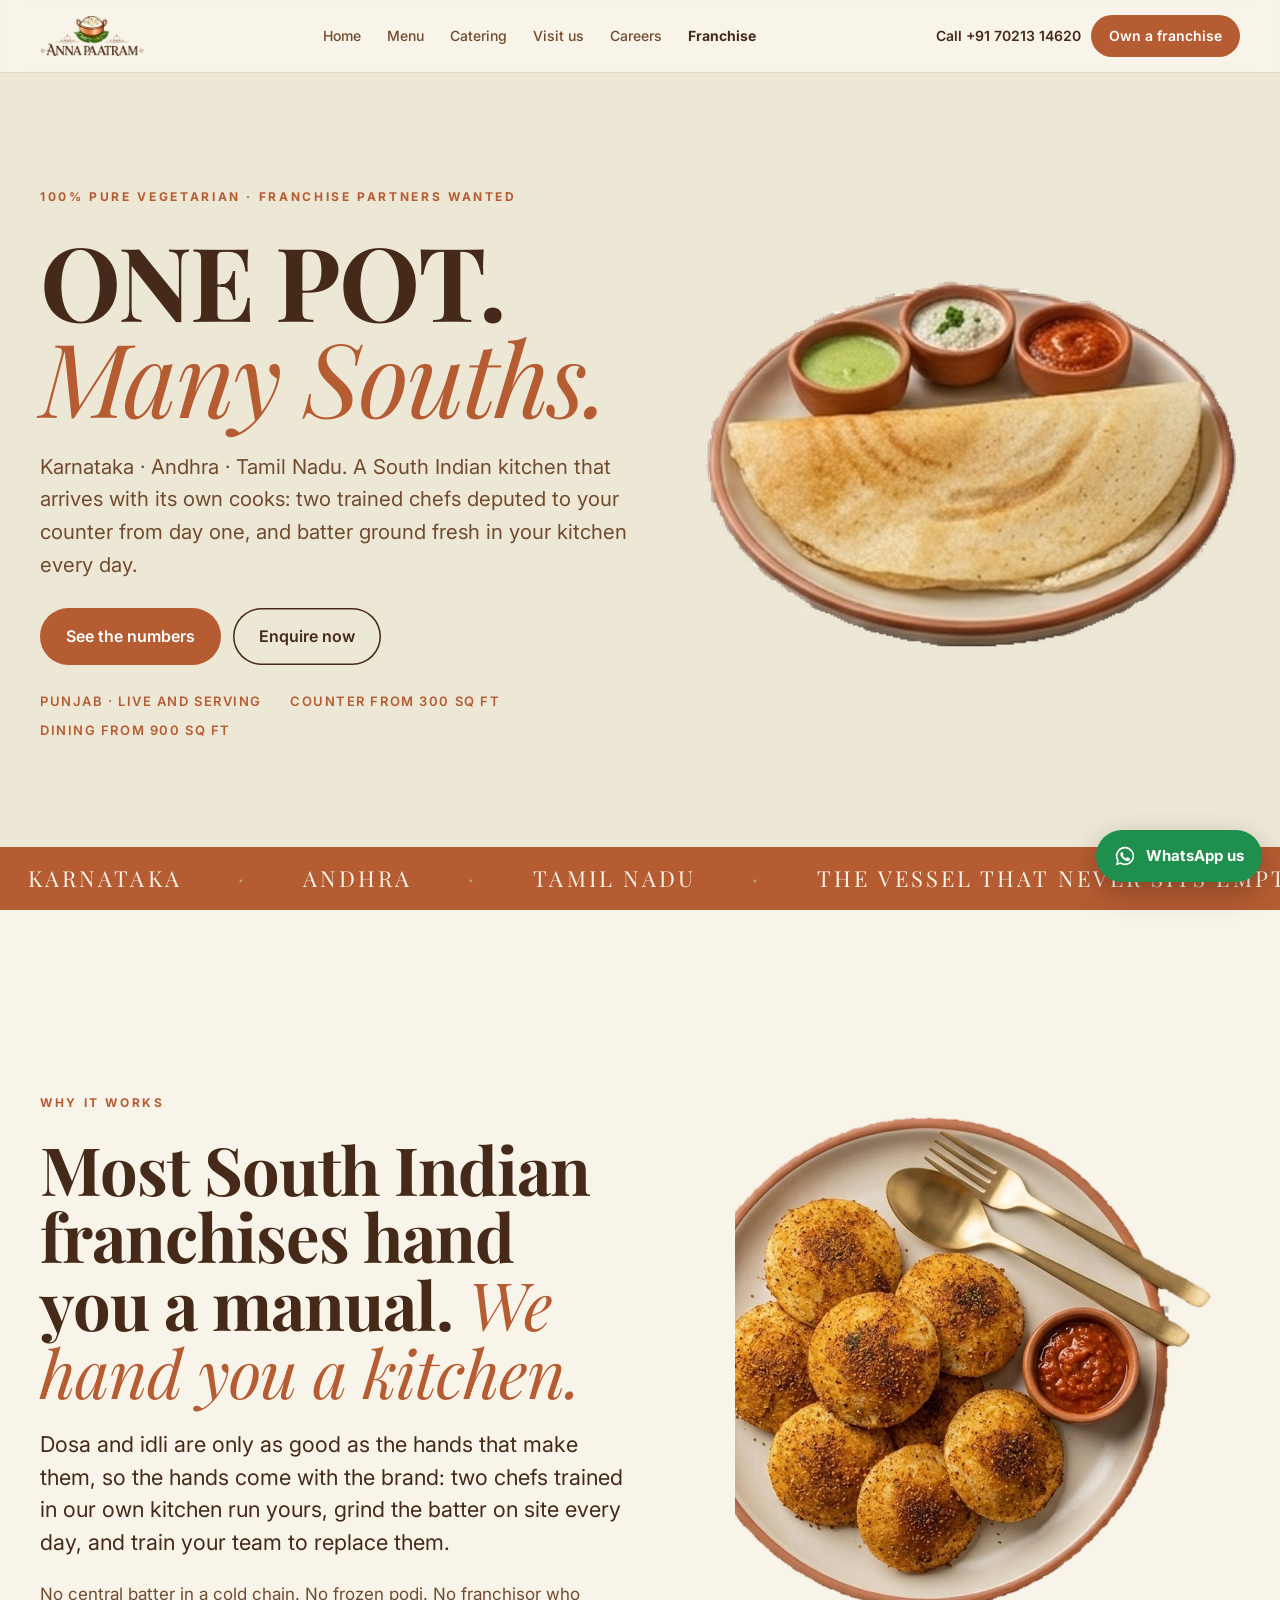
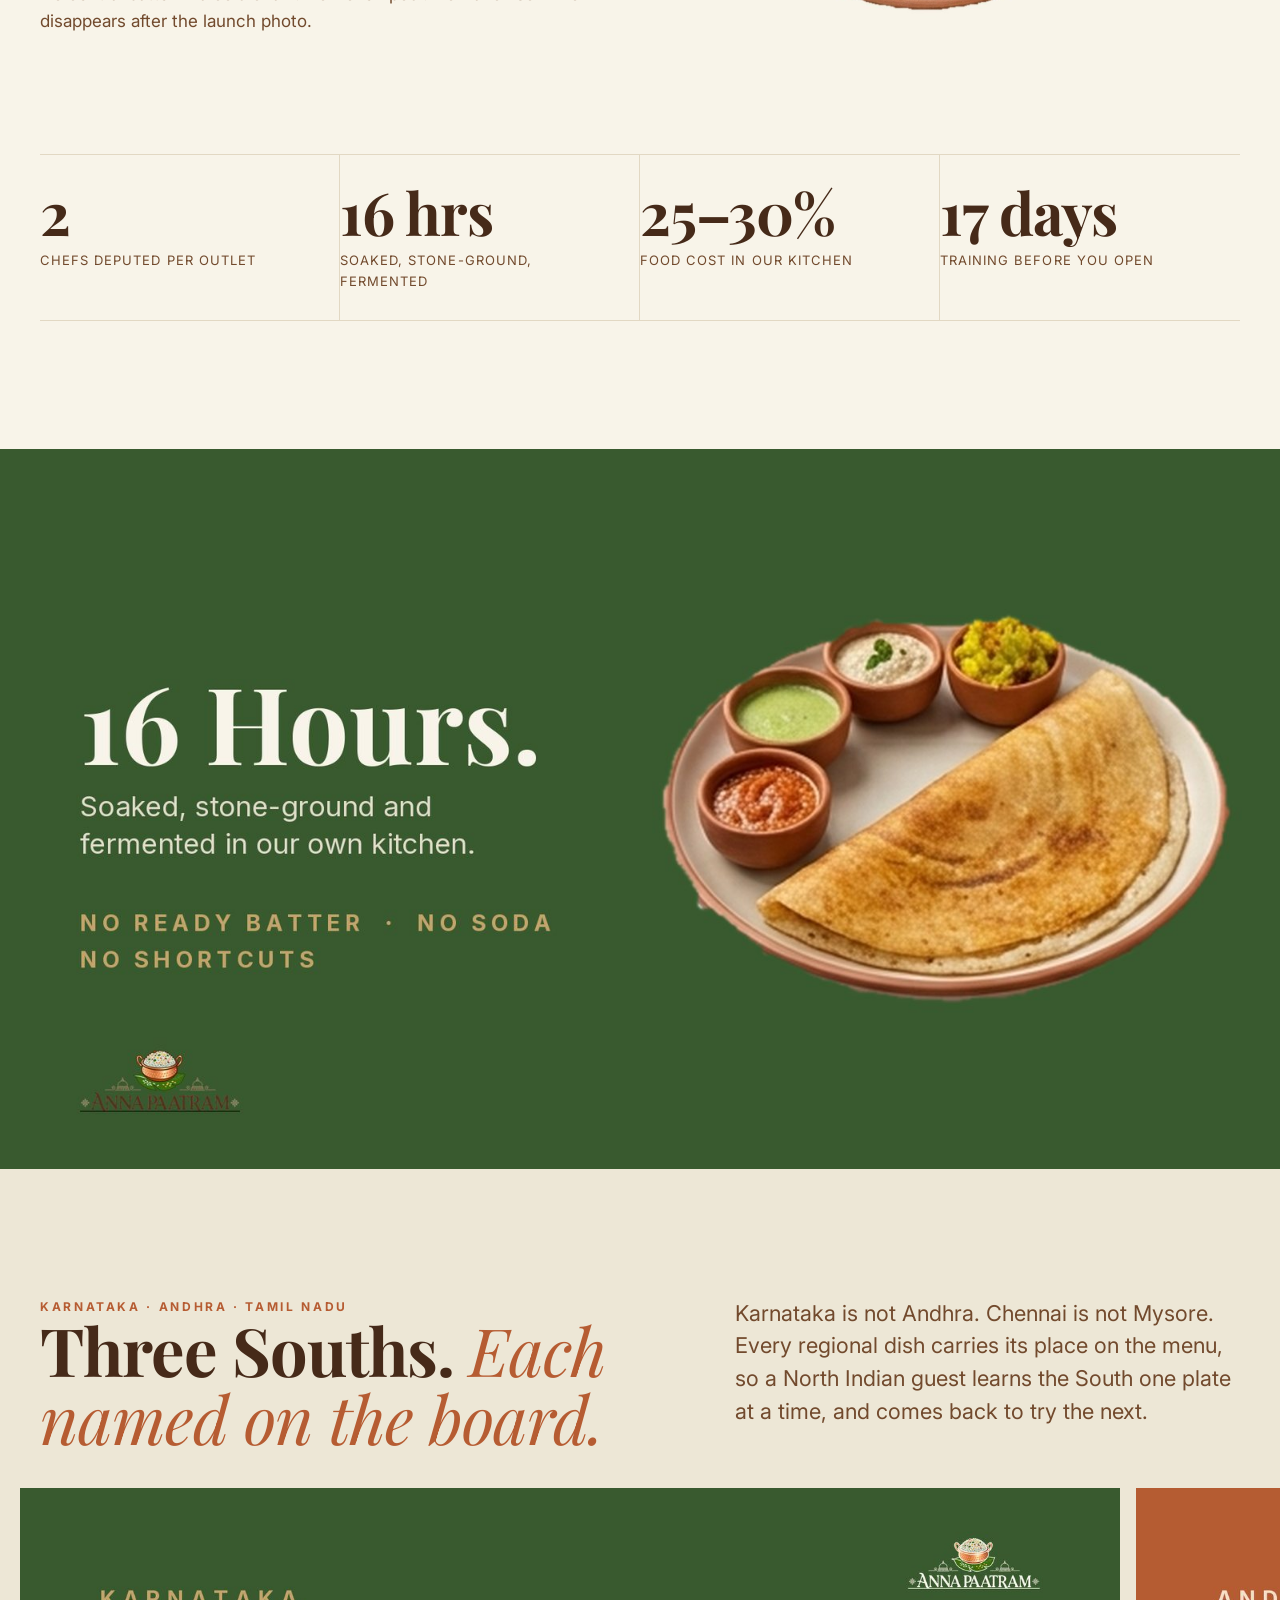
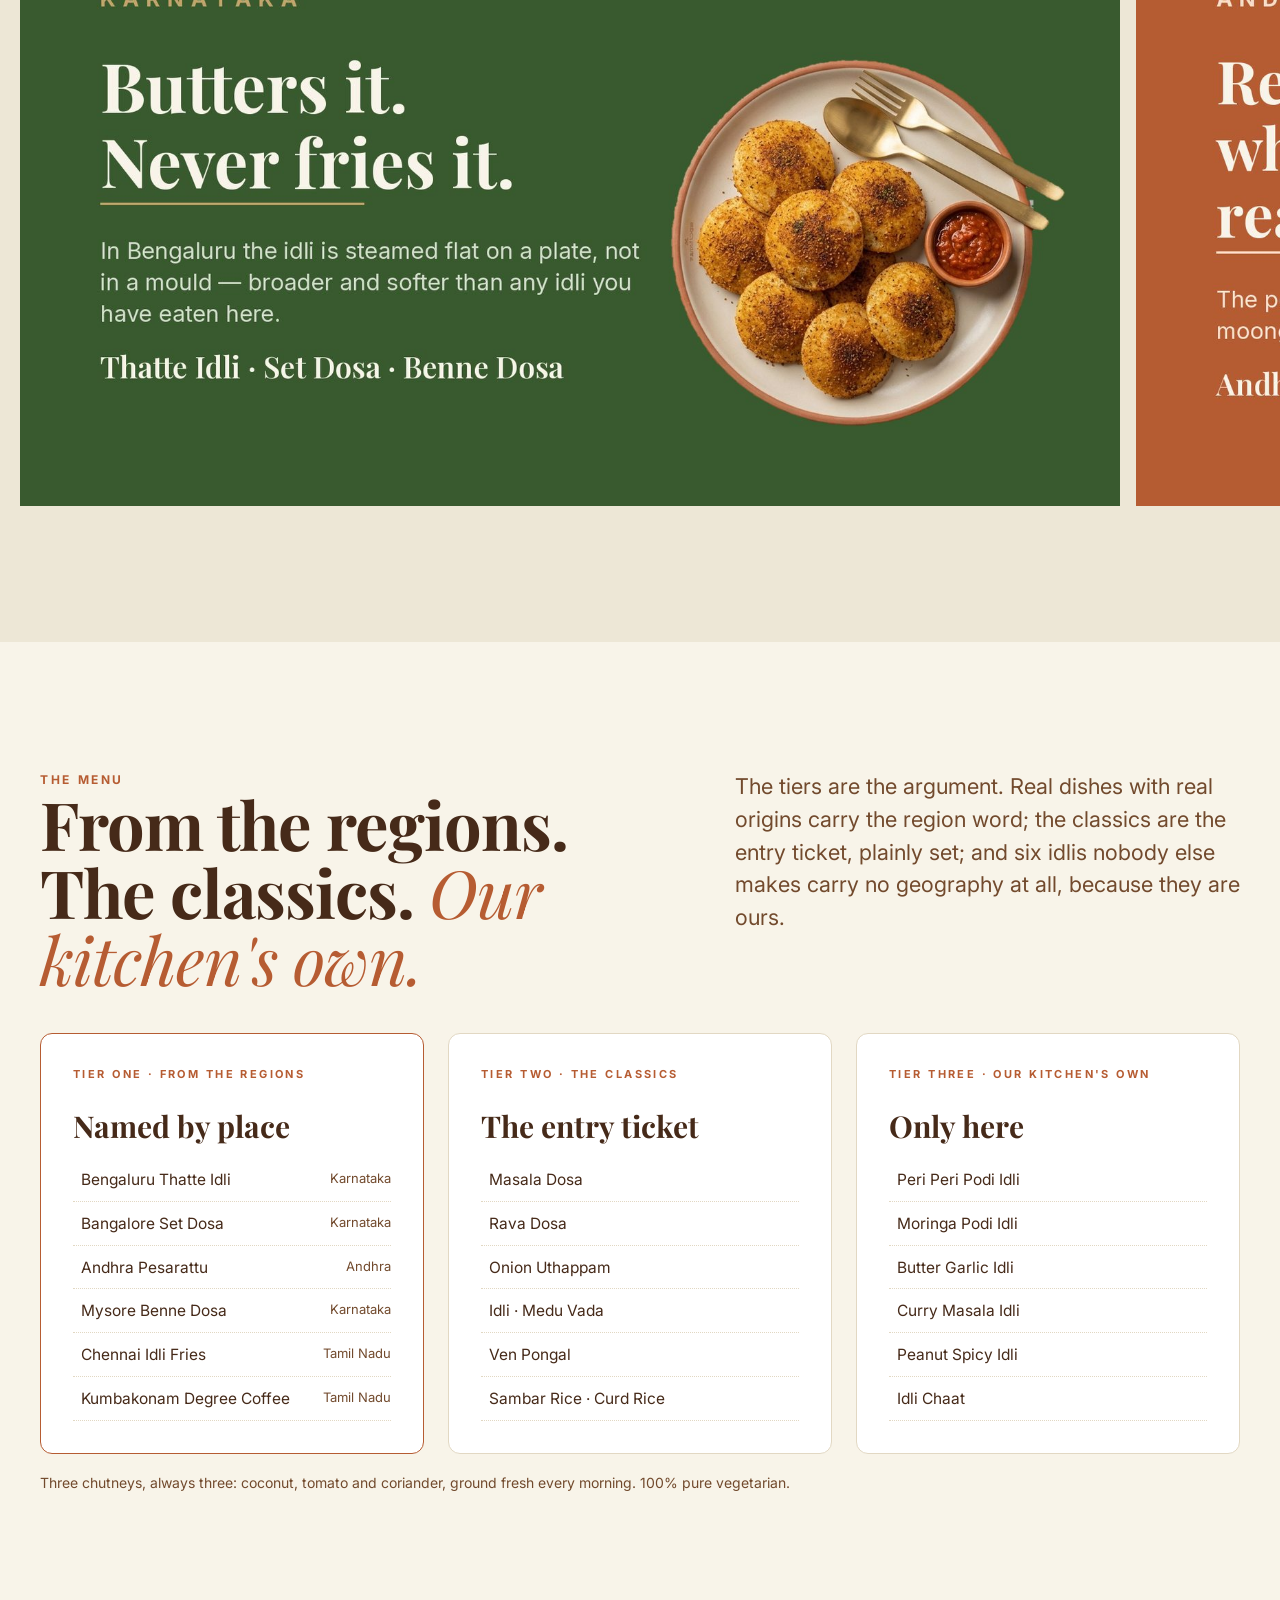
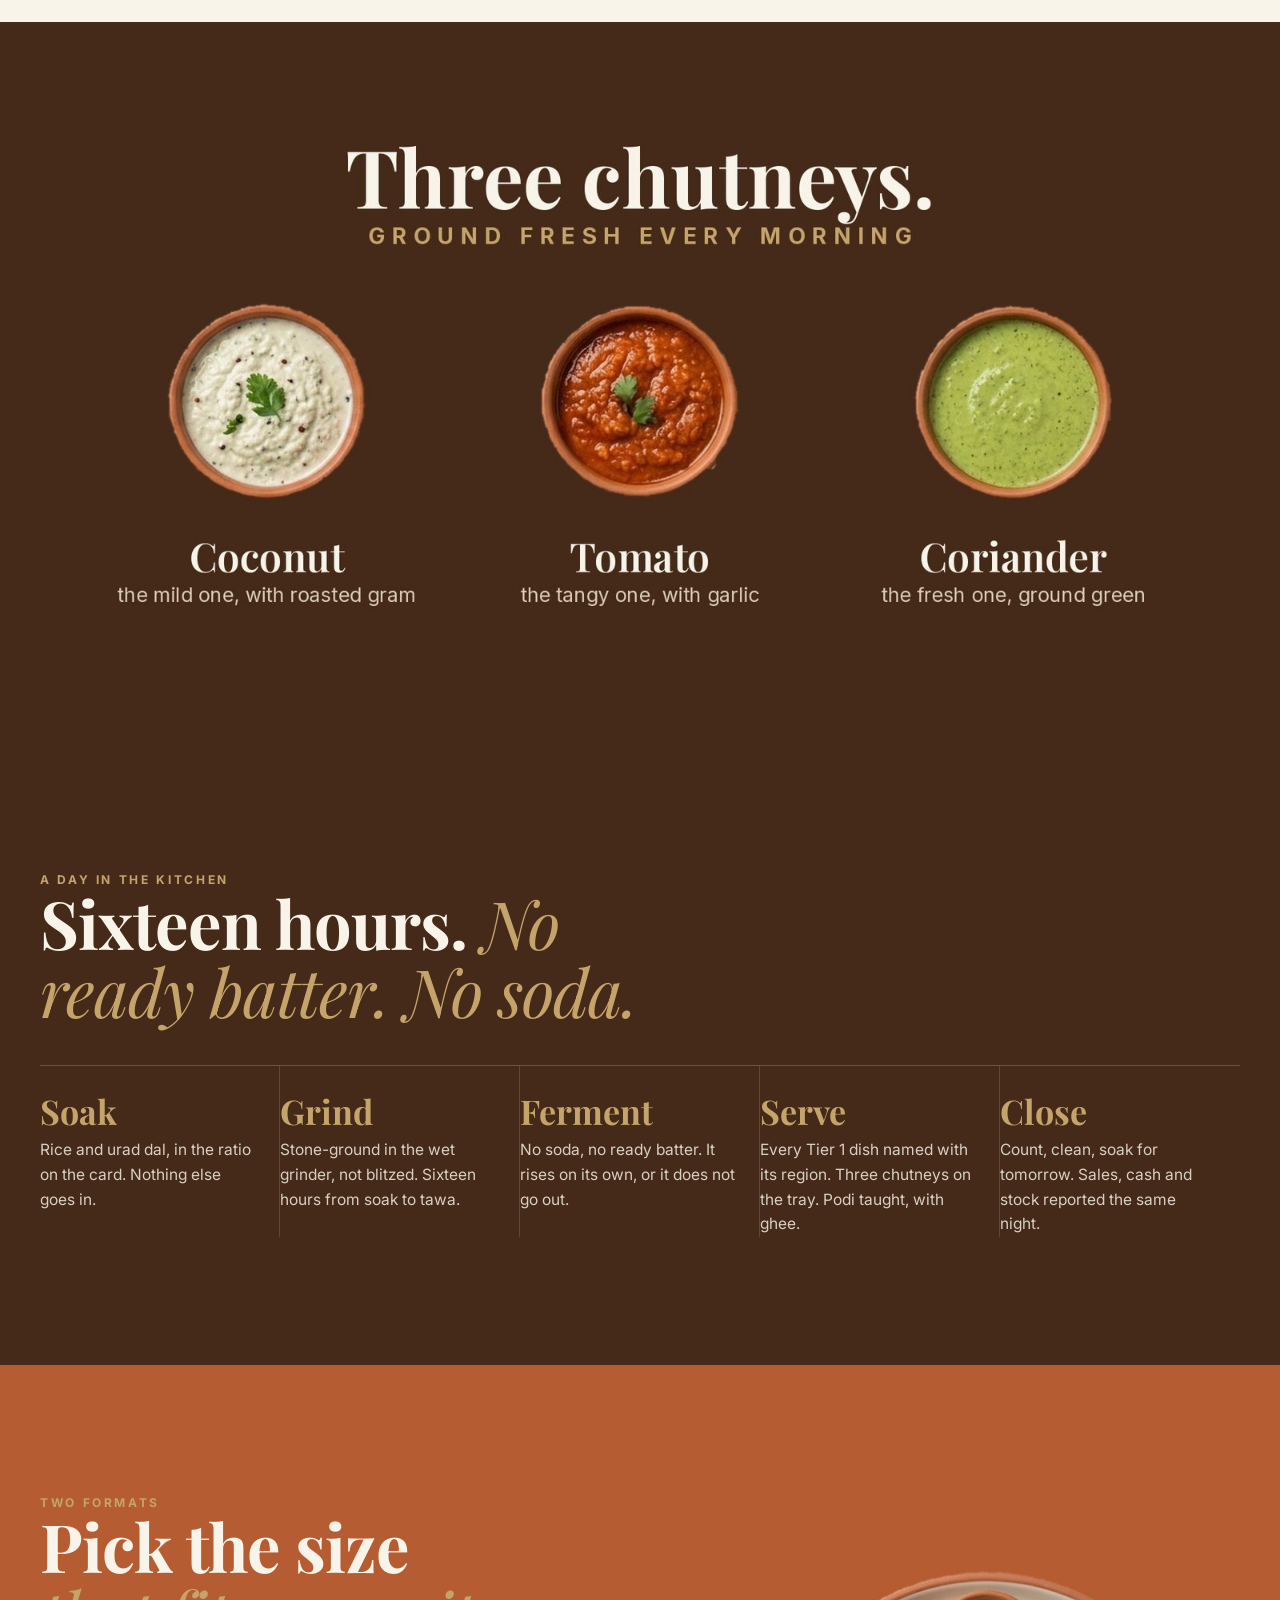
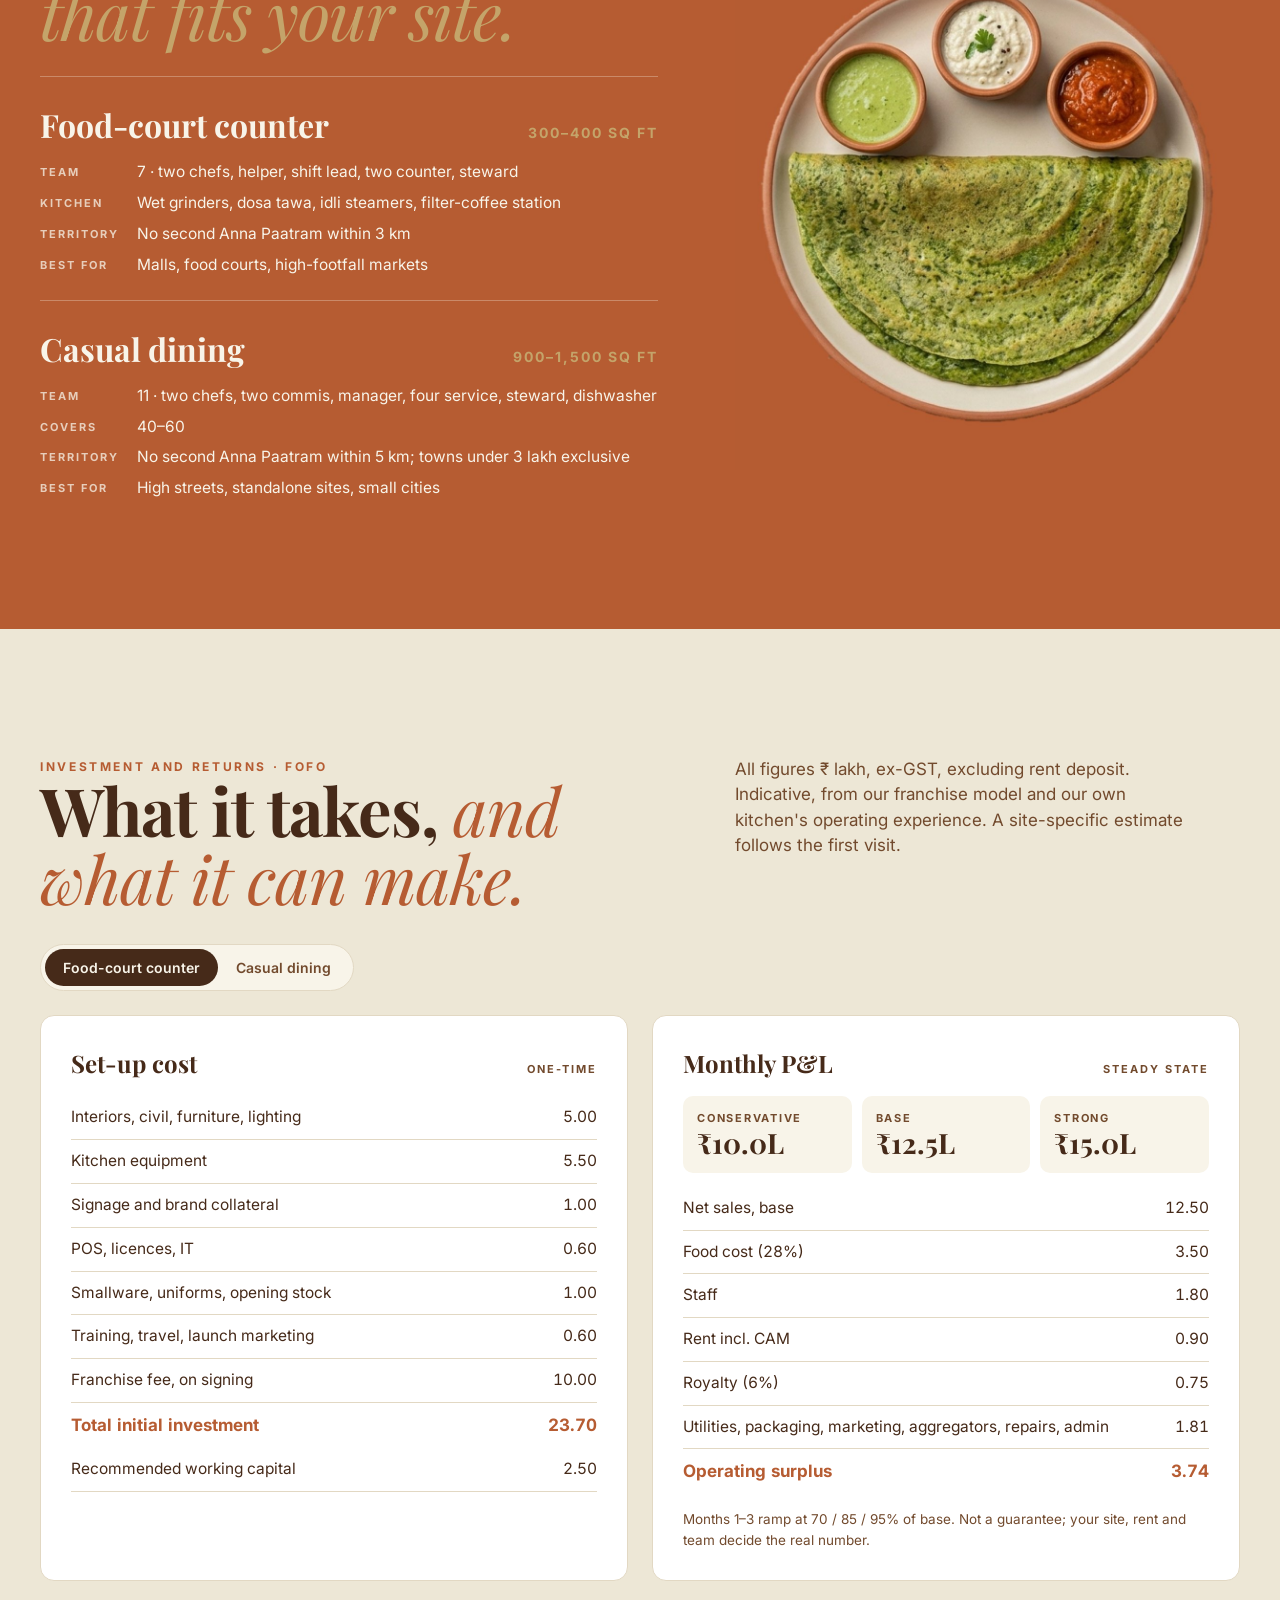
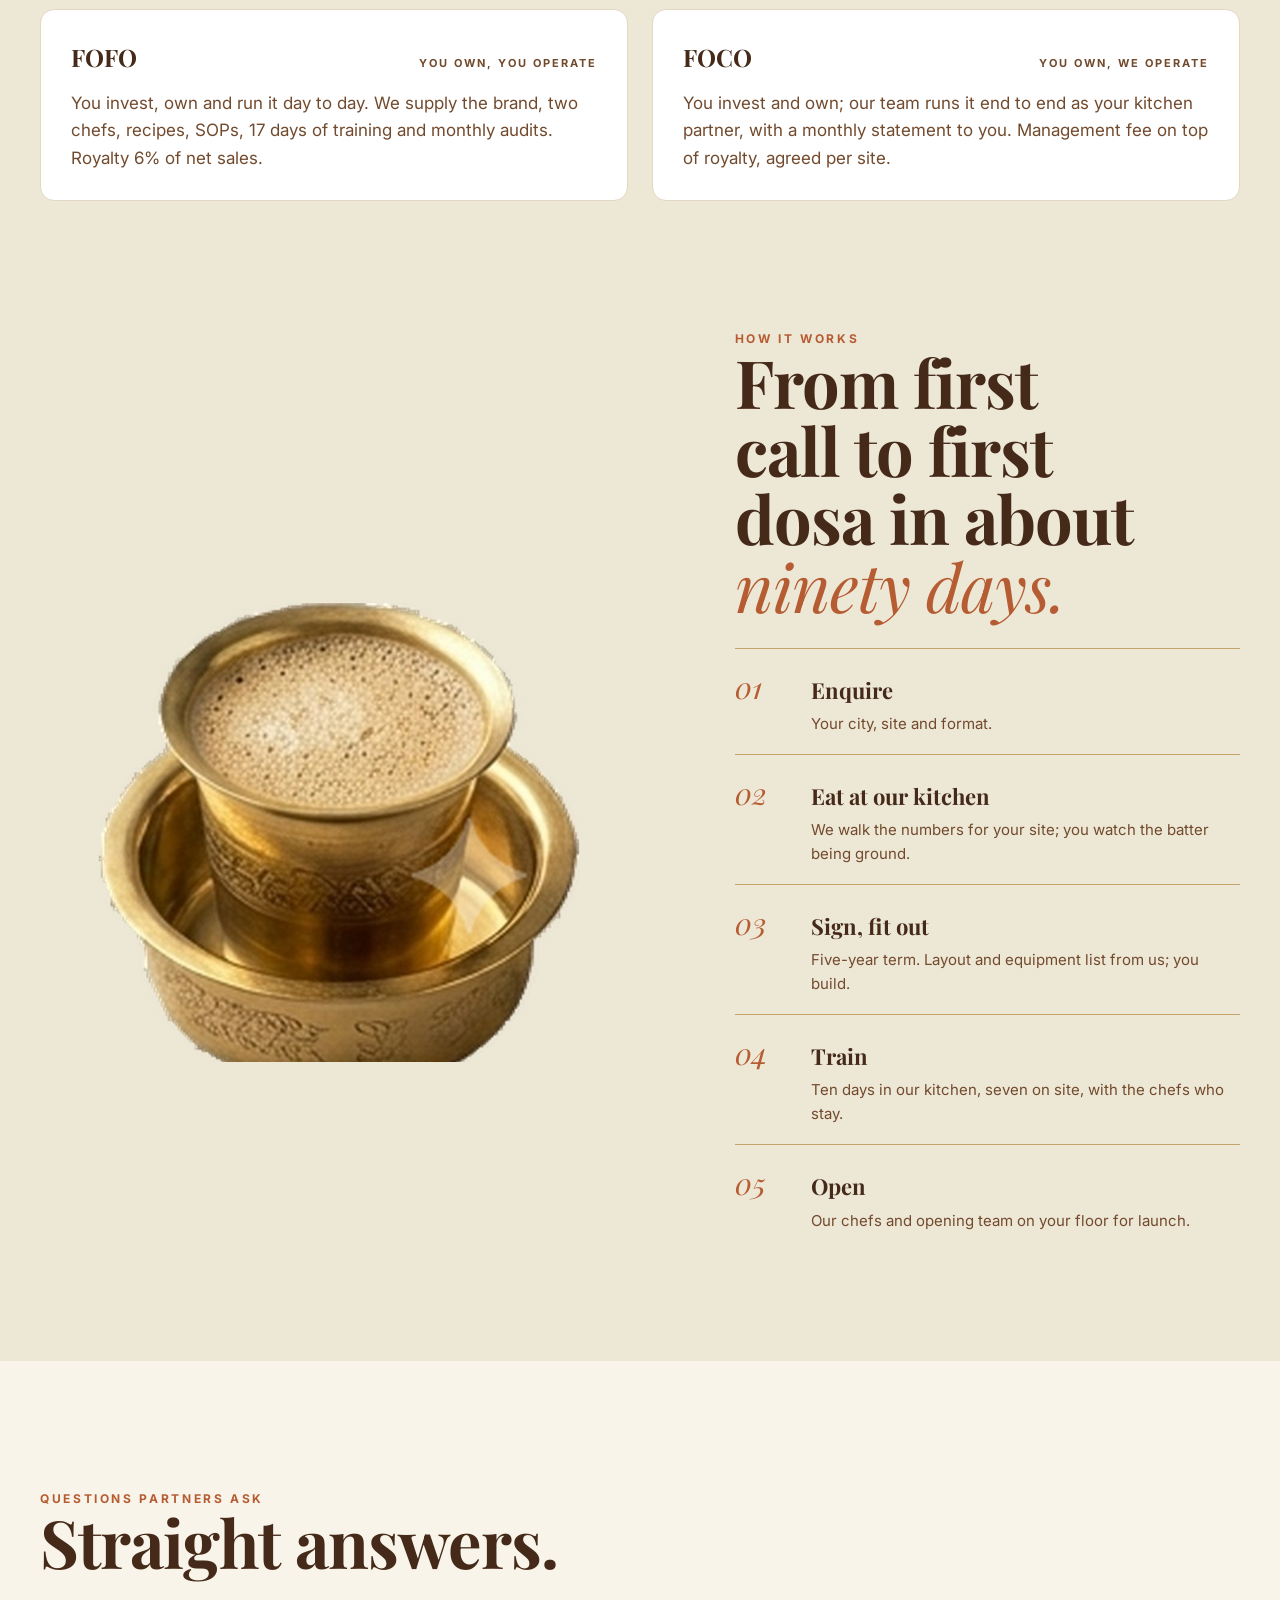
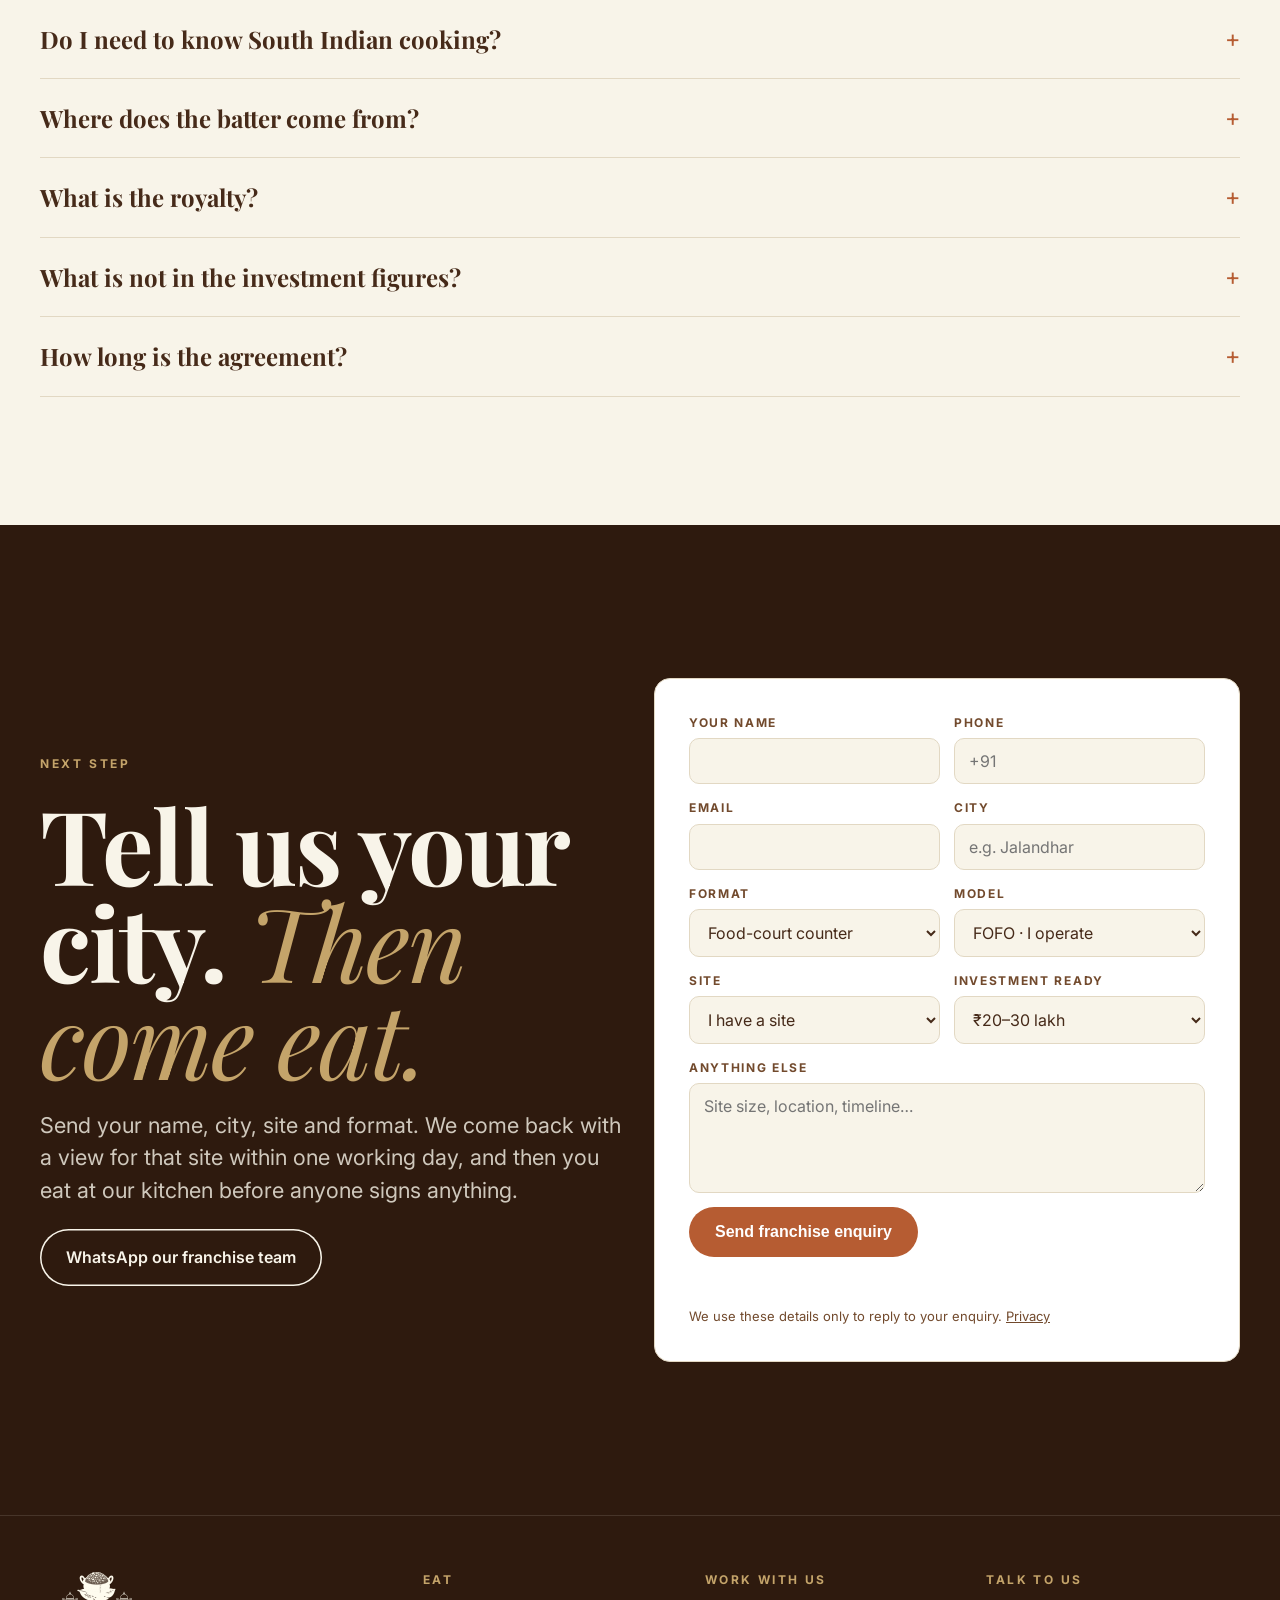
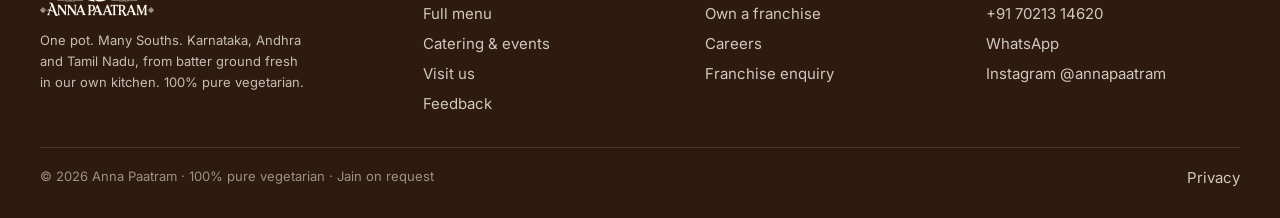
==== commit 84f6e7aa: "SEO: structured data, titles, sitemap dates, lighter images Co-Authored-By: Claude Fable 5.2 <norepl" ====
--- a/franchise.html
+++ b/franchise.html
@@ -11,6 +11,14 @@
 <meta property="og:description" content="Own an Anna Paatram. Two trained chefs deputed to your counter, batter ground on site daily, 17 days of training. Counter from ₹23.7 lakh, casual dining from ₹42.5 lakh.">
 <meta property="og:url" content="https://www.annapaatram.com/franchise.html">
 <meta property="og:image" content="https://www.annapaatram.com/img/dosa.jpg">
+<meta property="og:site_name" content="Anna Paatram">
+<meta property="og:locale" content="en_IN">
+<meta property="og:image:width" content="1000">
+<meta property="og:image:height" content="1148">
+<meta name="geo.region" content="IN-PB">
+<meta name="geo.placename" content="Kathunangal, Punjab">
+<script type="application/ld+json">{"@context": "https://schema.org", "@type": "FAQPage", "mainEntity": [{"@type": "Question", "name": "Do I need to know South Indian cooking?", "acceptedAnswer": {"@type": "Answer", "text": "No. Two trained chefs are deputed to your kitchen. You run a business: hire, keep the counter clean, bank the cash, read the reports."}}, {"@type": "Question", "name": "Where does the batter come from?", "acceptedAnswer": {"@type": "Answer", "text": "Your own kitchen, every day. Rice and urad dal, soaked, stone-ground and fermented sixteen hours on site. No ready batter, no soda, nothing shipped from a central kitchen."}}, {"@type": "Question", "name": "What is the royalty?", "acceptedAnswer": {"@type": "Answer", "text": "6% of net sales ex-GST, billed monthly. Under FOCO, a management fee is agreed per site on top."}}, {"@type": "Question", "name": "What is not in the investment figures?", "acceptedAnswer": {"@type": "Answer", "text": "Rent deposit, GST (18% on fee and royalty), major civil work, power back-up, and the extra cost of a larger area than the standard formats."}}, {"@type": "Question", "name": "How long is the agreement?", "acceptedAnswer": {"@type": "Answer", "text": "Five years, with your territory protected for the term."}}]}</script>
+<script type="application/ld+json">{"@context": "https://schema.org", "@type": "BreadcrumbList", "itemListElement": [{"@type": "ListItem", "position": 1, "name": "Anna Paatram", "item": "https://www.annapaatram.com/"}, {"@type": "ListItem", "position": 2, "name": "Franchise", "item": "https://www.annapaatram.com/franchise.html"}]}</script>
 <meta name="twitter:card" content="summary_large_image">
 <meta name="theme-color" content="#462a19">
 <link rel="icon" type="image/png" href="img/favicon.png">
